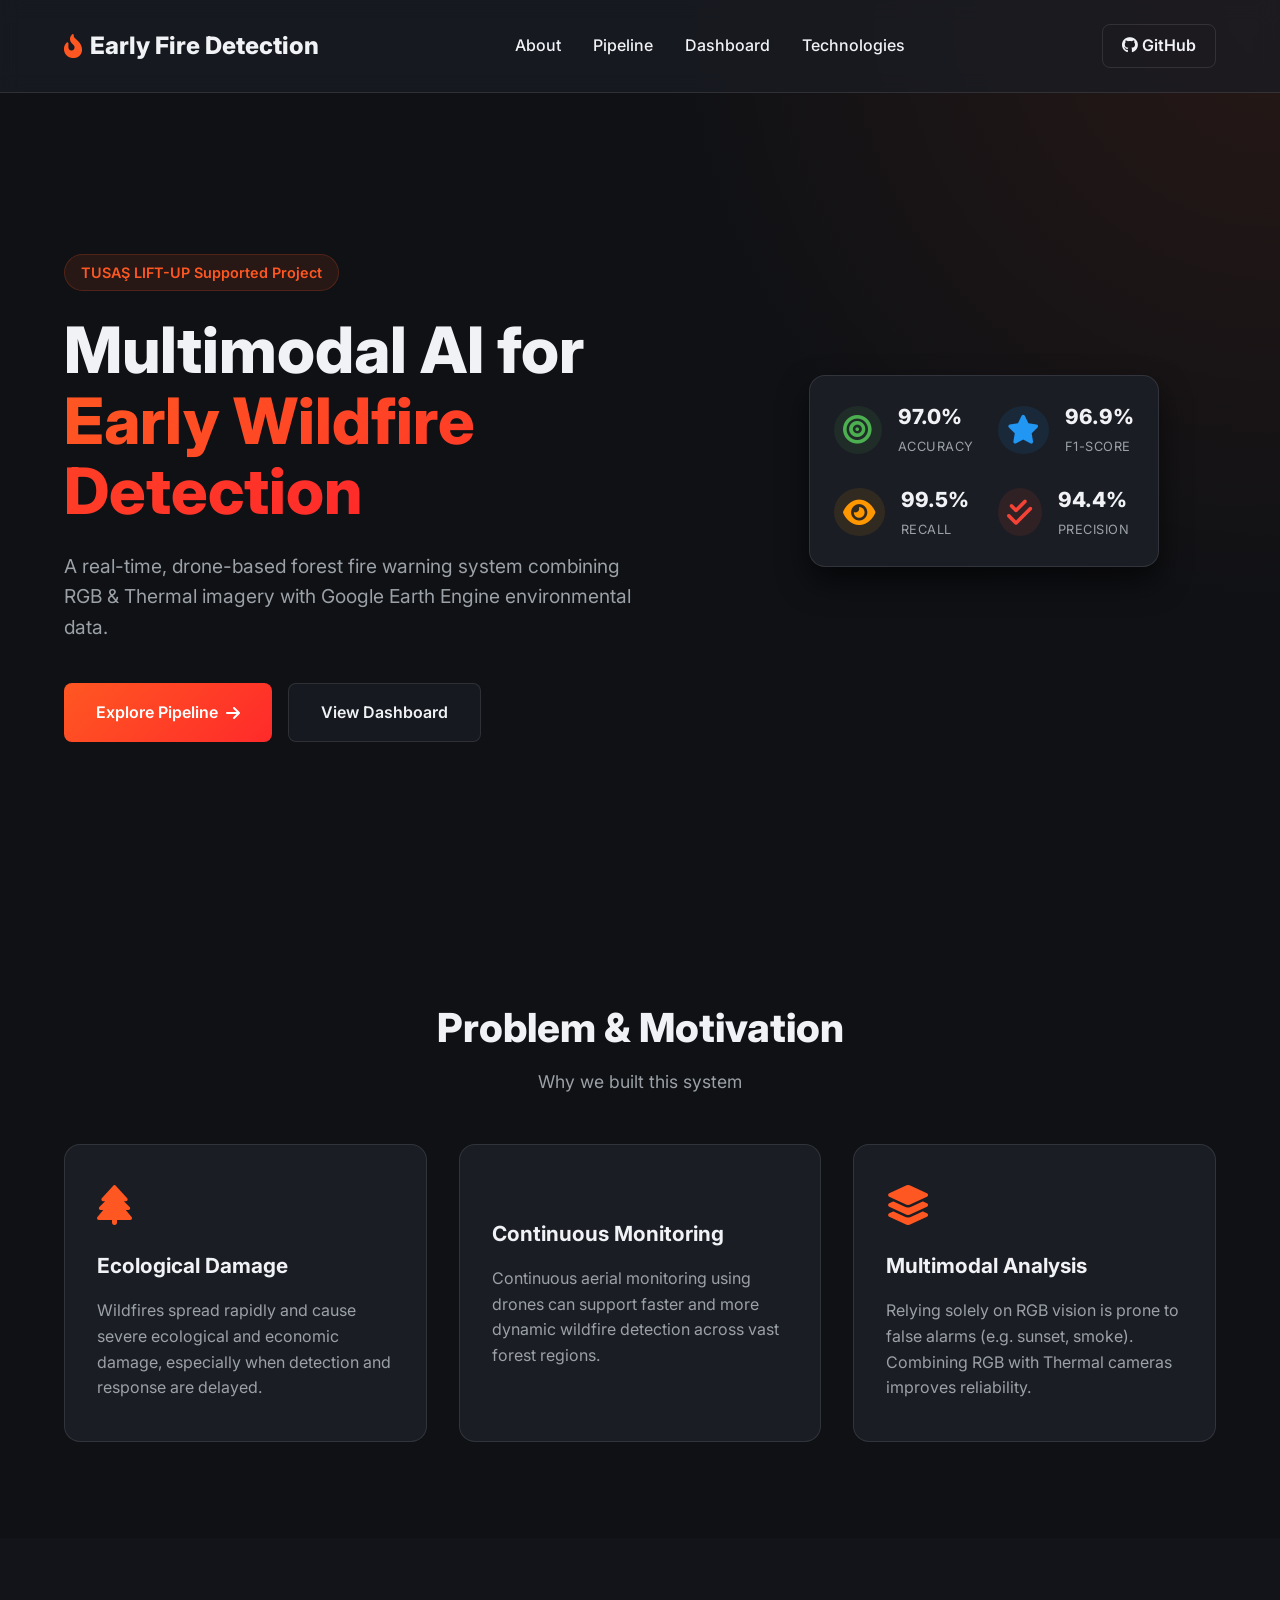
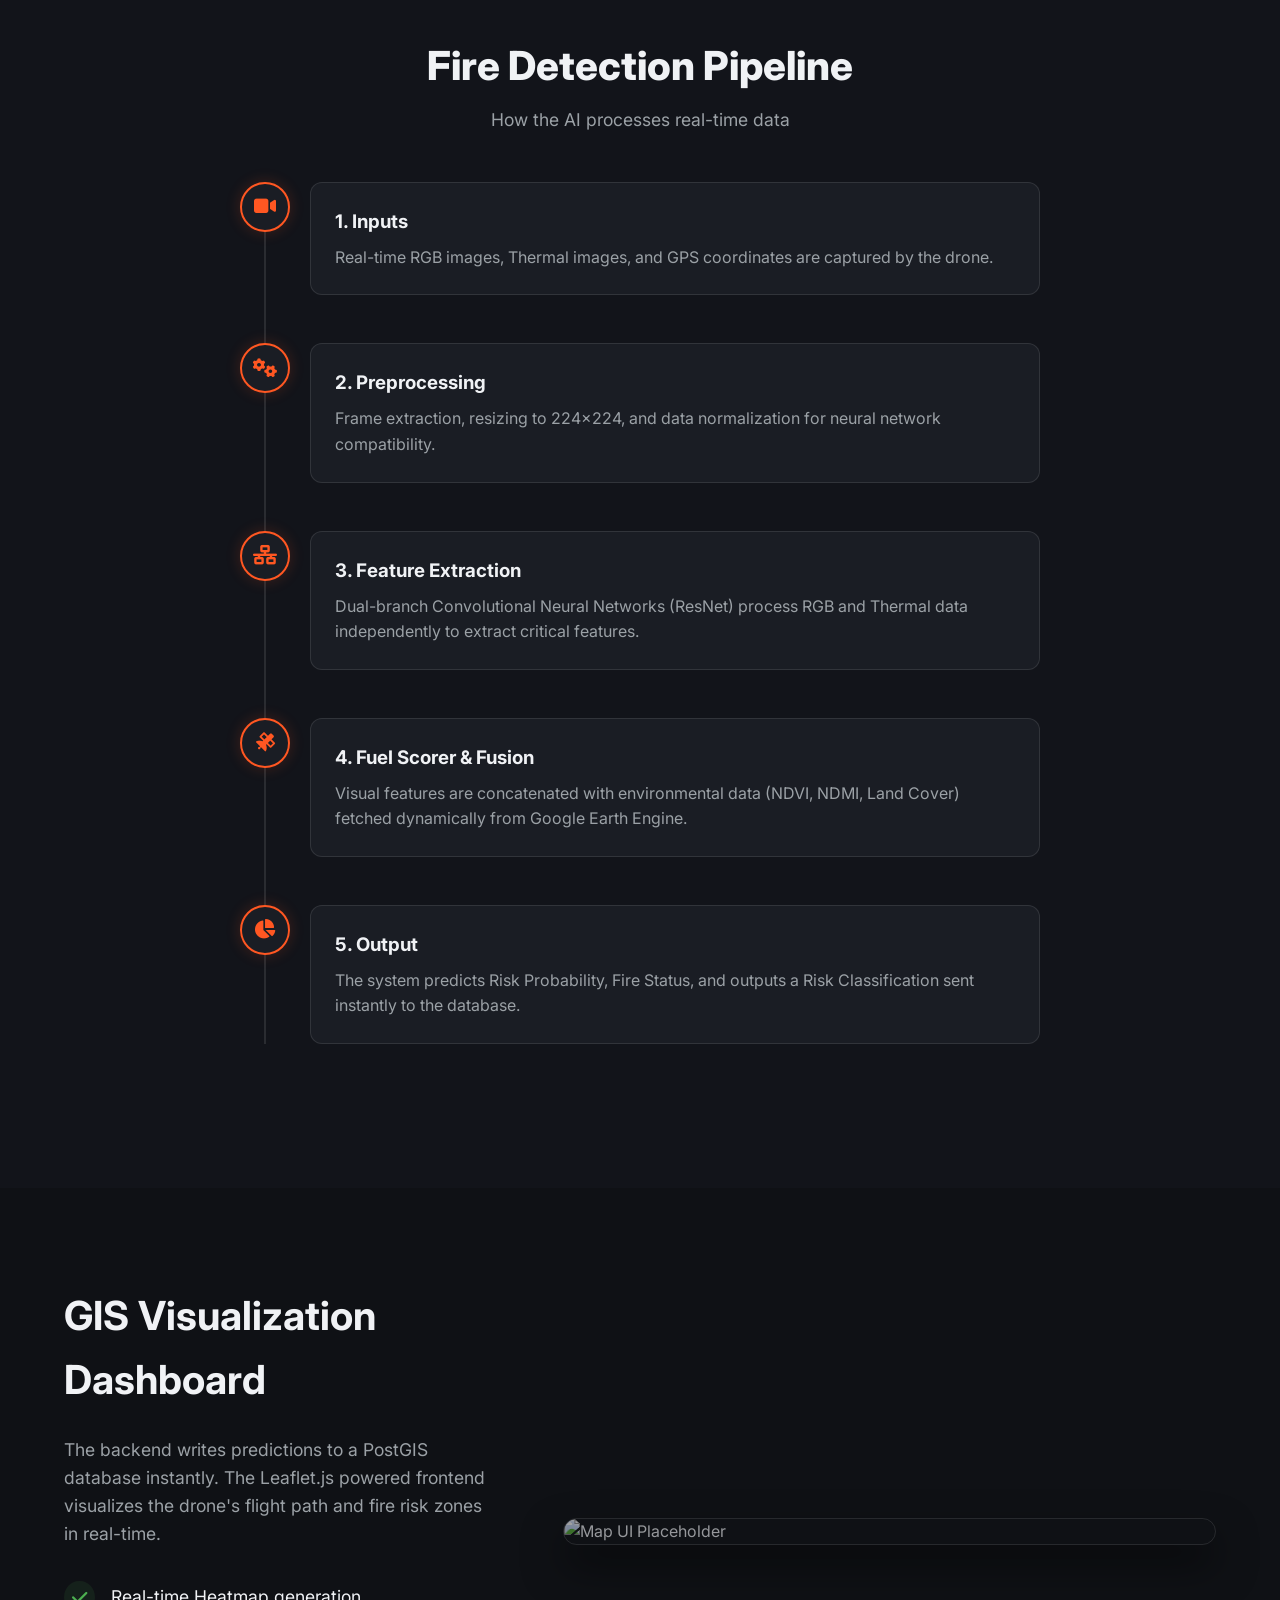
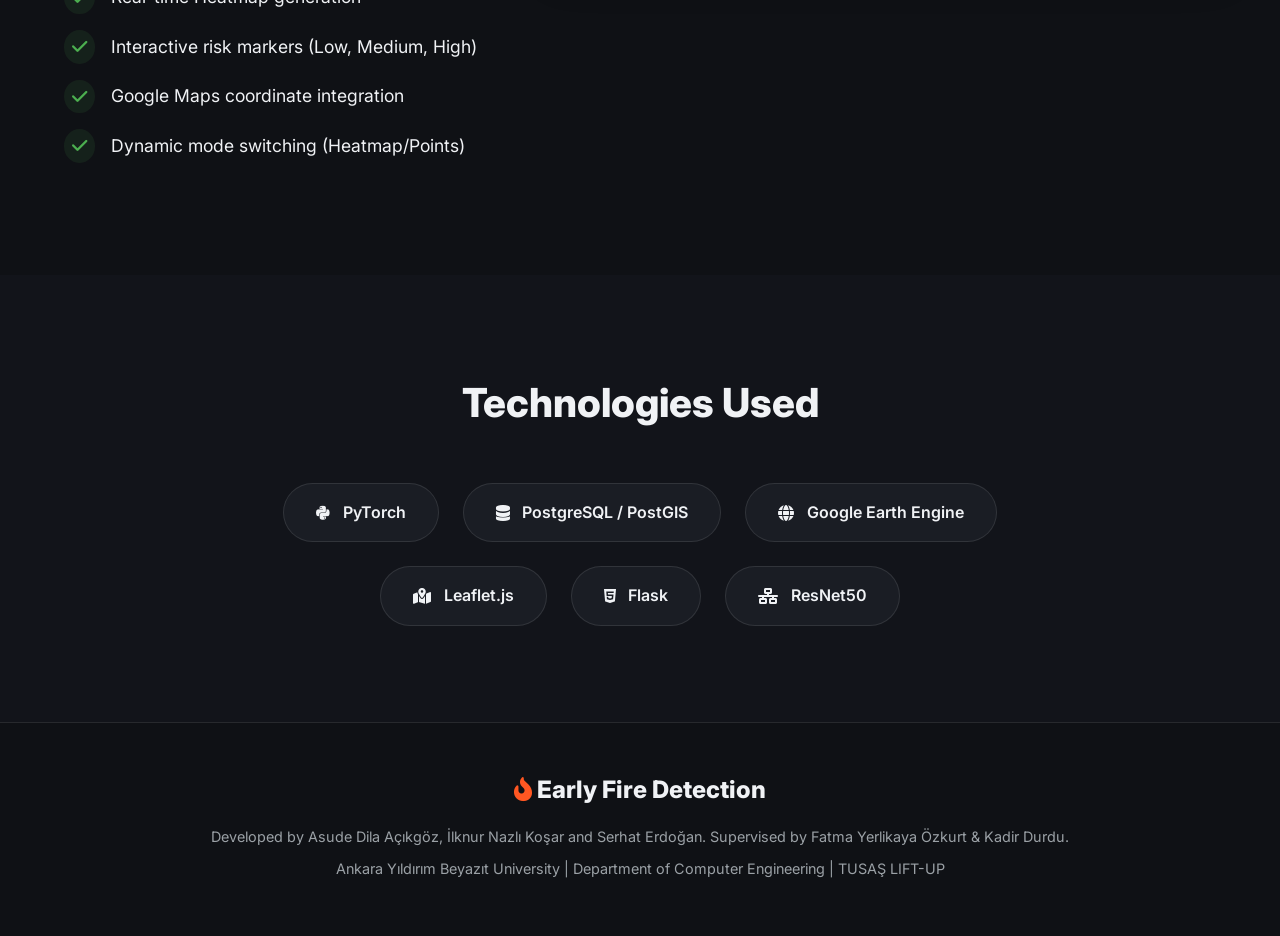
==== project-showcase/index.html @ ea6507b8 "Add files via upload" ====
<!DOCTYPE html>
<html lang="en">

<head>
    <meta charset="UTF-8">
    <meta name="viewport" content="width=device-width, initial-scale=1.0">
    <title>Early Fire Detection | Multimodal Wildfire Detection</title>
    <meta name="description"
        content="Development of an AI-based system for early forest fire warning and rapid response using thermal imaging and mapping.">
    <link rel="stylesheet" href="styles.css">
    <!-- Google Fonts -->
    <link rel="preconnect" href="https://fonts.googleapis.com">
    <link rel="preconnect" href="https://fonts.gstatic.com" crossorigin>
    <link href="https://fonts.googleapis.com/css2?family=Inter:wght@300;400;500;600;700;800&display=swap"
        rel="stylesheet">
    <!-- Font Awesome Icons -->
    <link rel="stylesheet" href="https://cdnjs.cloudflare.com/ajax/libs/font-awesome/6.4.0/css/all.min.css">
</head>

<body>
    <!-- Navbar -->
    <nav class="navbar">
        <div class="logo">
            <i class="fa-solid fa-fire-flame-curved"></i> Early Fire Detection
        </div>
        <ul class="nav-links">
            <li><a href="#about">About</a></li>
            <li><a href="#pipeline">Pipeline</a></li>
            <li><a href="#dashboard">Dashboard</a></li>
            <li><a href="#tech">Technologies</a></li>
        </ul>
        <a href="https://github.com/SerhatErdogann" target="_blank" class="btn-github"><i
                class="fa-brands fa-github"></i> GitHub</a>
    </nav>

    <!-- Hero Section -->
    <section class="hero" id="home">
        <div class="hero-content">
            <div class="badge">TUSAŞ LIFT-UP Supported Project</div>
            <h1>Multimodal AI for <span class="highlight">Early Wildfire Detection</span></h1>
            <p>A real-time, drone-based forest fire warning system combining RGB & Thermal imagery with Google Earth
                Engine environmental data.</p>
            <div class="hero-buttons">
                <a href="#pipeline" class="btn-primary">Explore Pipeline <i class="fa-solid fa-arrow-right"></i></a>
                <a href="#dashboard" class="btn-secondary">View Dashboard</a>
            </div>
        </div>
        <div class="hero-image">
            <div class="glass-card">
                <img src="https://images.unsplash.com/photo-1595981267035-7b04d84832e0?auto=format&fit=crop&q=80&w=800"
                    alt="Drone in forest" class="floating-img">

                <!-- Expanded Metrics Panel -->
                <div class="metrics-panel">
                    <div class="metric-item">
                        <i class="fa-solid fa-bullseye"></i>
                        <div>
                            <span class="stat-num">97.0%</span>
                            <span class="stat-text">Accuracy</span>
                        </div>
                    </div>
                    <div class="metric-item">
                        <i class="fa-solid fa-star"></i>
                        <div>
                            <span class="stat-num">96.9%</span>
                            <span class="stat-text">F1-Score</span>
                        </div>
                    </div>
                    <div class="metric-item">
                        <i class="fa-solid fa-eye"></i>
                        <div>
                            <span class="stat-num">99.5%</span>
                            <span class="stat-text">Recall</span>
                        </div>
                    </div>
                    <div class="metric-item">
                        <i class="fa-solid fa-check-double"></i>
                        <div>
                            <span class="stat-num">94.4%</span>
                            <span class="stat-text">Precision</span>
                        </div>
                    </div>
                </div>

            </div>
        </div>
    </section>

    <!-- Problem & Motivation -->
    <section class="about" id="about">
        <div class="section-header">
            <h2>Problem & Motivation</h2>
            <p>Why we built this system</p>
        </div>
        <div class="about-grid">
            <div class="about-card">
                <i class="fa-solid fa-tree"></i>
                <h3>Ecological Damage</h3>
                <p>Wildfires spread rapidly and cause severe ecological and economic damage, especially when detection
                    and response are delayed.</p>
            </div>
            <div class="about-card">
                <i class="fa-solid fa-drone"></i>
                <h3>Continuous Monitoring</h3>
                <p>Continuous aerial monitoring using drones can support faster and more dynamic wildfire detection
                    across vast forest regions.</p>
            </div>
            <div class="about-card">
                <i class="fa-solid fa-layer-group"></i>
                <h3>Multimodal Analysis</h3>
                <p>Relying solely on RGB vision is prone to false alarms (e.g. sunset, smoke). Combining RGB with
                    Thermal cameras improves reliability.</p>
            </div>

        </div>
    </section>

    <!-- Pipeline Section -->
    <section class="pipeline" id="pipeline">
        <div class="section-header">
            <h2>Fire Detection Pipeline</h2>
            <p>How the AI processes real-time data</p>
        </div>

        <div class="timeline">
            <div class="timeline-item">
                <div class="timeline-icon"><i class="fa-solid fa-video"></i></div>
                <div class="timeline-content">
                    <h3>1. Inputs</h3>
                    <p>Real-time RGB images, Thermal images, and GPS coordinates are captured by the drone.</p>
                </div>
            </div>
            <div class="timeline-item">
                <div class="timeline-icon"><i class="fa-solid fa-cogs"></i></div>
                <div class="timeline-content">
                    <h3>2. Preprocessing</h3>
                    <p>Frame extraction, resizing to 224x224, and data normalization for neural network compatibility.
                    </p>
                </div>
            </div>
            <div class="timeline-item">
                <div class="timeline-icon"><i class="fa-solid fa-network-wired"></i></div>
                <div class="timeline-content">
                    <h3>3. Feature Extraction</h3>
                    <p>Dual-branch Convolutional Neural Networks (ResNet) process RGB and Thermal data independently to
                        extract critical features.</p>
                </div>
            </div>
            <div class="timeline-item">
                <div class="timeline-icon"><i class="fa-solid fa-satellite"></i></div>
                <div class="timeline-content">
                    <h3>4. Fuel Scorer & Fusion</h3>
                    <p>Visual features are concatenated with environmental data (NDVI, NDMI, Land Cover) fetched
                        dynamically from Google Earth Engine.</p>
                </div>
            </div>
            <div class="timeline-item">
                <div class="timeline-icon"><i class="fa-solid fa-chart-pie"></i></div>
                <div class="timeline-content">
                    <h3>5. Output</h3>
                    <p>The system predicts Risk Probability, Fire Status, and outputs a Risk Classification sent
                        instantly to the database.</p>
                </div>
            </div>
        </div>
    </section>

    <!-- Dashboard Showcase -->
    <section class="dashboard" id="dashboard">
        <div class="dashboard-content">
            <h2>GIS Visualization Dashboard</h2>
            <p>The backend writes predictions to a PostGIS database instantly. The Leaflet.js powered frontend
                visualizes the drone's flight path and fire risk zones in real-time.</p>
            <ul class="feature-list">
                <li><i class="fa-solid fa-check"></i> Real-time Heatmap generation</li>
                <li><i class="fa-solid fa-check"></i> Interactive risk markers (Low, Medium, High)</li>
                <li><i class="fa-solid fa-check"></i> Google Maps coordinate integration</li>
                <li><i class="fa-solid fa-check"></i> Dynamic mode switching (Heatmap/Points)</li>
            </ul>
        </div>
        <div class="dashboard-image">
            <!-- NOT: BURAYA KENDİ DASHBOARD EKRAN GÖRÜNTÜNÜ KOYABİLİRSİN -->
            <div class="placeholder-image">
                <img src="C:\Users\SERHAT\Desktop\Projeler\bitirme_proje\project-showcase\image.png"
                    alt="Map UI Placeholder">
            </div>
        </div>
    </section>

    <!-- Tech Stack -->
    <section class="tech-stack" id="tech">
        <div class="section-header">
            <h2>Technologies Used</h2>
        </div>
        <div class="tech-grid">
            <div class="tech-item"><i class="fa-brands fa-python"></i> PyTorch</div>
            <div class="tech-item"><i class="fa-solid fa-database"></i> PostgreSQL / PostGIS</div>
            <div class="tech-item"><i class="fa-solid fa-globe"></i> Google Earth Engine</div>
            <div class="tech-item"><i class="fa-solid fa-map-location-dot"></i> Leaflet.js</div>
            <div class="tech-item"><i class="fa-brands fa-html5"></i> Flask</div>
            <div class="tech-item"><i class="fa-solid fa-network-wired"></i> ResNet50</div>
        </div>
    </section>

    <!-- Footer -->
    <footer>
        <div class="footer-content">
            <div class="footer-logo"><i class="fa-solid fa-fire-flame-curved"></i> Early Fire Detection</div>
            <p>Developed by Asude Dila Açıkgöz, İlknur Nazlı Koşar and Serhat Erdoğan. Supervised by Fatma Yerlikaya
                Özkurt & Kadir Durdu.</p>
            <p>Ankara Yıldırım Beyazıt University | Department of Computer Engineering | TUSAŞ LIFT-UP</p>
        </div>
    </footer>

    <script src="script.js"></script>
</body>

</html>
---- project-showcase/styles.css ----
/* Basic Reset & Variables */
:root {
    --bg-color: #0f1115;
    --card-bg: #1a1d24;
    --text-main: #f0f2f5;
    --text-muted: #9ba1a6;
    --accent-orange: #ff5722;
    --accent-red: #ff2a2a;
    --gradient-fire: linear-gradient(135deg, #ff5722, #ff2a2a);
    --glass-bg: rgba(26, 29, 36, 0.7);
    --glass-border: rgba(255, 255, 255, 0.1);
}

* {
    margin: 0;
    padding: 0;
    box-sizing: border-box;
}

html {
    scroll-behavior: smooth;
}

body {
    font-family: 'Inter', sans-serif;
    background-color: var(--bg-color);
    color: var(--text-main);
    line-height: 1.6;
    overflow-x: hidden;
}

/* Navbar */
.navbar {
    position: fixed;
    top: 0;
    width: 100%;
    padding: 1.5rem 5%;
    display: flex;
    justify-content: space-between;
    align-items: center;
    background: var(--glass-bg);
    backdrop-filter: blur(10px);
    border-bottom: 1px solid var(--glass-border);
    z-index: 1000;
    transition: all 0.3s ease;
}

.navbar .logo {
    font-size: 1.5rem;
    font-weight: 800;
    color: var(--text-main);
    display: flex;
    align-items: center;
    gap: 0.5rem;
}

.navbar .logo i {
    color: var(--accent-orange);
}

.nav-links {
    display: flex;
    list-style: none;
    gap: 2rem;
}

.nav-links a {
    color: var(--text-main);
    text-decoration: none;
    font-weight: 500;
    transition: color 0.3s;
}

.nav-links a:hover {
    color: var(--accent-orange);
}

.btn-github {
    background: transparent;
    color: var(--text-main);
    border: 1px solid var(--glass-border);
    padding: 0.5rem 1.2rem;
    border-radius: 8px;
    text-decoration: none;
    font-weight: 600;
    transition: all 0.3s;
}

.btn-github:hover {
    background: white;
    color: black;
}

/* Typography & Layout Utility */
.section-header {
    text-align: center;
    margin-bottom: 3rem;
}

.section-header h2 {
    font-size: 2.5rem;
    font-weight: 800;
    margin-bottom: 0.5rem;
}

.section-header p {
    color: var(--text-muted);
    font-size: 1.1rem;
}

/* Hero Section */
.hero {
    min-height: 100vh;
    display: flex;
    align-items: center;
    justify-content: space-between;
    padding: 6rem 5% 0;
    background: radial-gradient(circle at top right, rgba(255, 87, 34, 0.1), transparent 40%);
}

.hero-content {
    flex: 1;
    max-width: 600px;
}

.badge {
    display: inline-block;
    padding: 0.4rem 1rem;
    background: rgba(255, 87, 34, 0.1);
    color: var(--accent-orange);
    border-radius: 20px;
    font-size: 0.9rem;
    font-weight: 600;
    margin-bottom: 1.5rem;
    border: 1px solid rgba(255, 87, 34, 0.2);
}

.hero h1 {
    font-size: 4rem;
    line-height: 1.1;
    font-weight: 800;
    margin-bottom: 1.5rem;
}

.highlight {
    background: var(--gradient-fire);
    -webkit-background-clip: text;
    -webkit-text-fill-color: transparent;
}

.hero p {
    font-size: 1.2rem;
    color: var(--text-muted);
    margin-bottom: 2.5rem;
}

.hero-buttons {
    display: flex;
    gap: 1rem;
}

.btn-primary {
    background: var(--gradient-fire);
    color: white;
    padding: 1rem 2rem;
    border-radius: 8px;
    text-decoration: none;
    font-weight: 600;
    transition: transform 0.3s, box-shadow 0.3s;
    display: flex;
    align-items: center;
    gap: 0.5rem;
}

.btn-primary:hover {
    transform: translateY(-2px);
    box-shadow: 0 10px 20px rgba(255, 87, 34, 0.3);
}

.btn-secondary {
    background: var(--glass-bg);
    color: var(--text-main);
    padding: 1rem 2rem;
    border-radius: 8px;
    text-decoration: none;
    font-weight: 600;
    border: 1px solid var(--glass-border);
    transition: all 0.3s;
}

.btn-secondary:hover {
    background: rgba(255, 255, 255, 0.1);
}

.hero-image {
    flex: 1;
    display: flex;
    justify-content: center;
    position: relative;
}

.glass-card {
    background: var(--glass-bg);
    border: 1px solid var(--glass-border);
    border-radius: 20px;
    padding: 1rem;
    backdrop-filter: blur(20px);
    position: relative;
    box-shadow: 0 20px 40px rgba(0,0,0,0.4);
    animation: float 6s ease-in-out infinite;
}

.floating-img {
    border-radius: 12px;
    max-width: 400px;
    height: auto;
}

.metrics-panel {
    position: absolute;
    bottom: -40px;
    left: -40px;
    background: var(--card-bg);
    border: 1px solid var(--glass-border);
    padding: 1.5rem;
    border-radius: 16px;
    display: grid;
    grid-template-columns: 1fr 1fr;
    gap: 1.5rem;
    box-shadow: 0 15px 30px rgba(0,0,0,0.6);
    backdrop-filter: blur(10px);
}

.metric-item {
    display: flex;
    align-items: center;
    gap: 1rem;
}

.metric-item i {
    color: #4caf50;
    font-size: 1.8rem;
    background: rgba(76, 175, 80, 0.1);
    padding: 0.6rem;
    border-radius: 50%;
}

.metric-item:nth-child(2) i { color: #2196F3; background: rgba(33, 150, 243, 0.1); }
.metric-item:nth-child(3) i { color: #ff9800; background: rgba(255, 152, 0, 0.1); }
.metric-item:nth-child(4) i { color: #f44336; background: rgba(244, 67, 54, 0.1); }

.stat-num {
    display: block;
    font-weight: 800;
    font-size: 1.3rem;
    color: var(--text-main);
}

.stat-text {
    font-size: 0.8rem;
    color: var(--text-muted);
    text-transform: uppercase;
    letter-spacing: 0.5px;
}

@keyframes float {
    0% { transform: translateY(0px); }
    50% { transform: translateY(-15px); }
    100% { transform: translateY(0px); }
}

/* Problem Section */
.about {
    padding: 6rem 5%;
}

.about-grid {
    display: grid;
    grid-template-columns: repeat(auto-fit, minmax(300px, 1fr));
    gap: 2rem;
}

.about-card {
    background: var(--card-bg);
    padding: 2.5rem 2rem;
    border-radius: 16px;
    border: 1px solid var(--glass-border);
    transition: transform 0.3s, border-color 0.3s;
}

.about-card:hover {
    transform: translateY(-5px);
    border-color: var(--accent-orange);
}

.about-card i {
    font-size: 2.5rem;
    color: var(--accent-orange);
    margin-bottom: 1.5rem;
}

.about-card h3 {
    font-size: 1.3rem;
    margin-bottom: 1rem;
}

.about-card p {
    color: var(--text-muted);
}

/* Pipeline Timeline */
.pipeline {
    padding: 6rem 5%;
    background: #12141a;
}

.timeline {
    max-width: 800px;
    margin: 0 auto;
    position: relative;
}

.timeline::before {
    content: '';
    position: absolute;
    top: 0;
    left: 24px;
    height: 100%;
    width: 2px;
    background: var(--glass-border);
}

.timeline-item {
    position: relative;
    padding-left: 70px;
    margin-bottom: 3rem;
}

.timeline-icon {
    position: absolute;
    left: 0;
    top: 0;
    width: 50px;
    height: 50px;
    background: var(--card-bg);
    border: 2px solid var(--accent-orange);
    border-radius: 50%;
    display: flex;
    align-items: center;
    justify-content: center;
    font-size: 1.2rem;
    color: var(--accent-orange);
    box-shadow: 0 0 15px rgba(255, 87, 34, 0.2);
}

.timeline-content {
    background: var(--card-bg);
    padding: 1.5rem;
    border-radius: 12px;
    border: 1px solid var(--glass-border);
}

.timeline-content h3 {
    margin-bottom: 0.5rem;
    color: var(--text-main);
}

.timeline-content p {
    color: var(--text-muted);
}

/* Dashboard Section */
.dashboard {
    padding: 6rem 5%;
    display: flex;
    align-items: center;
    gap: 4rem;
}

.dashboard-content {
    flex: 1;
}

.dashboard-content h2 {
    font-size: 2.5rem;
    margin-bottom: 1.5rem;
}

.dashboard-content p {
    color: var(--text-muted);
    font-size: 1.1rem;
    margin-bottom: 2rem;
}

.feature-list {
    list-style: none;
}

.feature-list li {
    margin-bottom: 1rem;
    font-size: 1.1rem;
    display: flex;
    align-items: center;
    gap: 1rem;
}

.feature-list i {
    color: #4caf50;
    background: rgba(76, 175, 80, 0.1);
    padding: 0.5rem;
    border-radius: 50%;
}

.dashboard-image {
    flex: 1.5;
}

.placeholder-image {
    position: relative;
    border-radius: 16px;
    overflow: hidden;
    border: 1px solid var(--glass-border);
    box-shadow: 0 20px 40px rgba(0,0,0,0.5);
}

.placeholder-image img {
    width: 100%;
    display: block;
    opacity: 0.6;
}

.overlay-text {
    position: absolute;
    top: 50%;
    left: 50%;
    transform: translate(-50%, -50%);
    background: var(--glass-bg);
    padding: 1rem 2rem;
    border-radius: 8px;
    font-weight: 600;
    border: 1px solid var(--accent-orange);
    color: var(--accent-orange);
}

/* Tech Stack */
.tech-stack {
    padding: 6rem 5%;
    background: #12141a;
}

.tech-grid {
    display: flex;
    flex-wrap: wrap;
    justify-content: center;
    gap: 1.5rem;
    max-width: 900px;
    margin: 0 auto;
}

.tech-item {
    background: var(--card-bg);
    padding: 1rem 2rem;
    border-radius: 50px;
    border: 1px solid var(--glass-border);
    font-weight: 600;
    display: flex;
    align-items: center;
    gap: 0.8rem;
    transition: all 0.3s;
}

.tech-item:hover {
    background: rgba(255, 255, 255, 0.05);
    border-color: var(--text-muted);
}

/* Footer */
footer {
    padding: 3rem 5%;
    text-align: center;
    border-top: 1px solid var(--glass-border);
    background: var(--bg-color);
}

.footer-logo {
    font-size: 1.5rem;
    font-weight: 800;
    color: var(--text-main);
    margin-bottom: 1rem;
}

.footer-logo i {
    color: var(--accent-orange);
}

footer p {
    color: var(--text-muted);
    font-size: 0.9rem;
    margin-bottom: 0.5rem;
}

/* Responsive Design */
@media (max-width: 900px) {
    .hero {
        flex-direction: column;
        text-align: center;
        padding-top: 8rem;
    }
    .hero-buttons {
        justify-content: center;
    }
    .dashboard {
        flex-direction: column;
    }
    .nav-links {
        display: none; /* simple mobile nav override */
    }
}
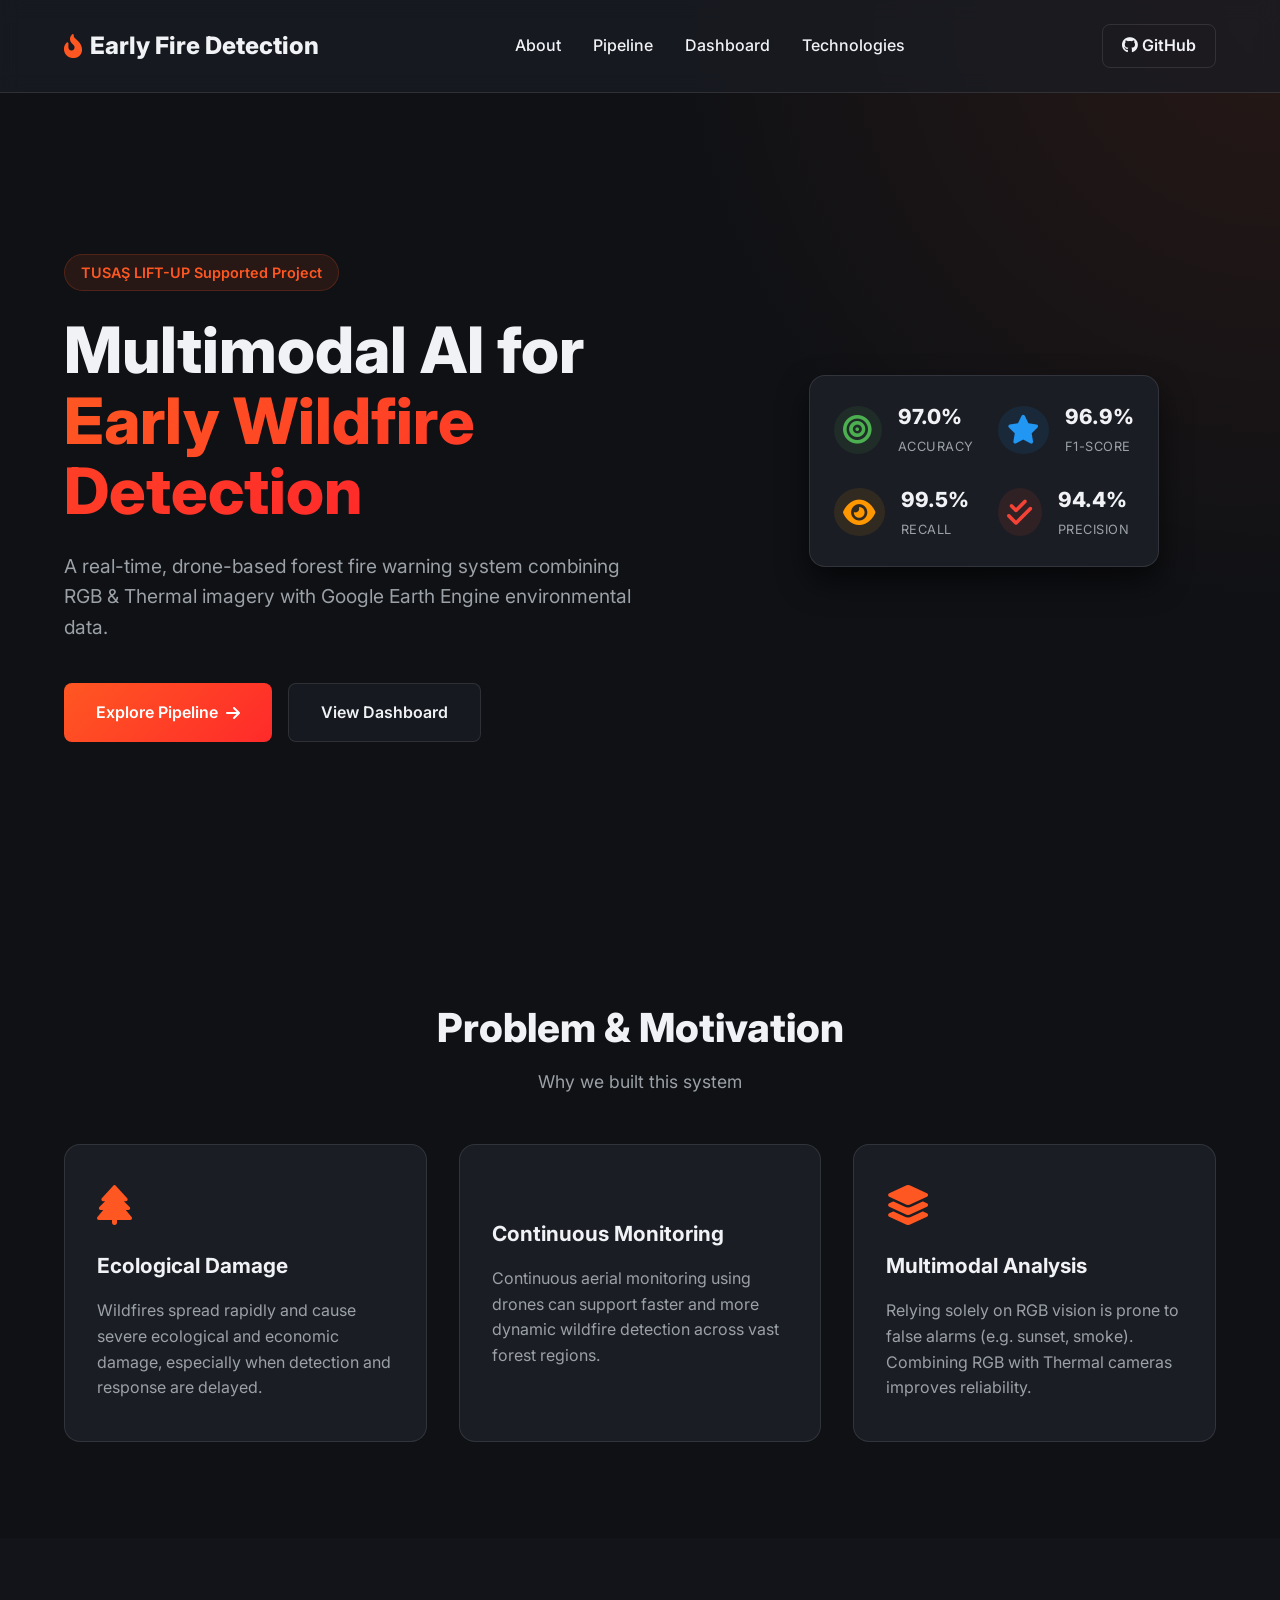
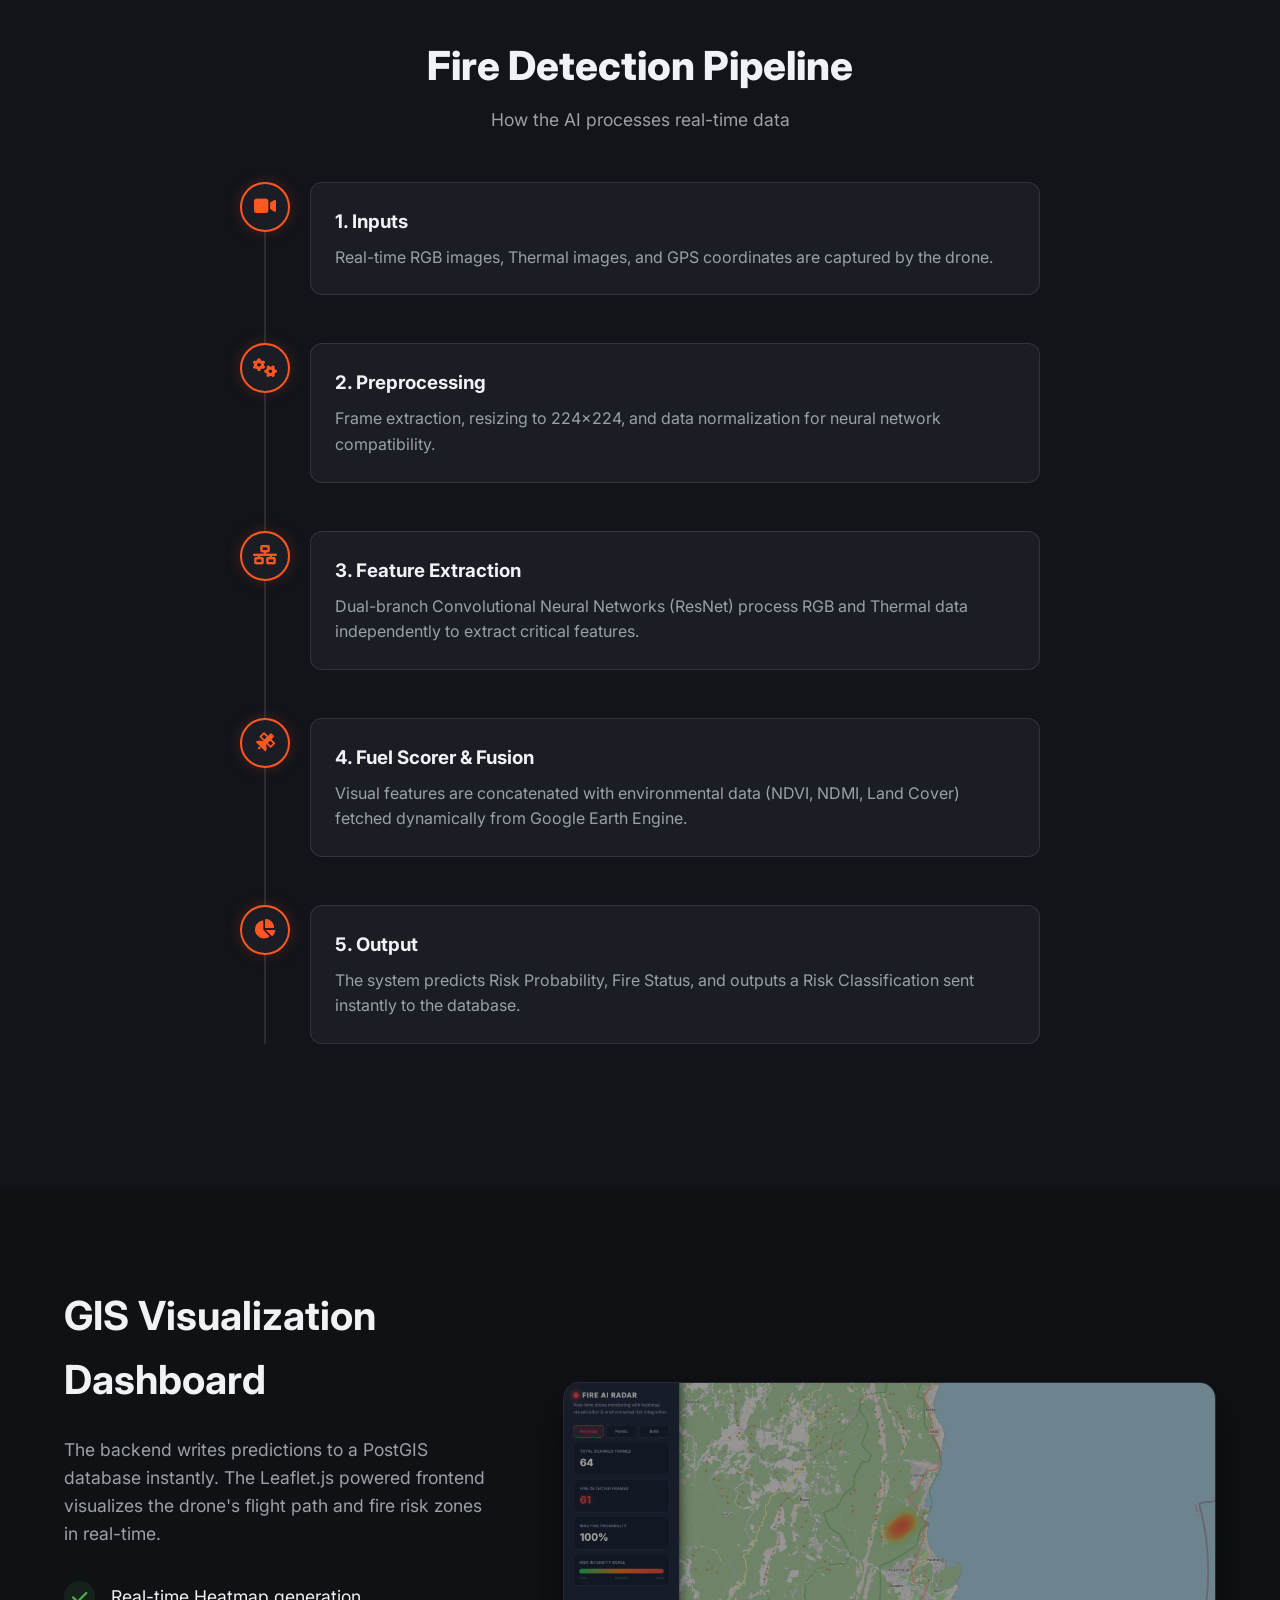
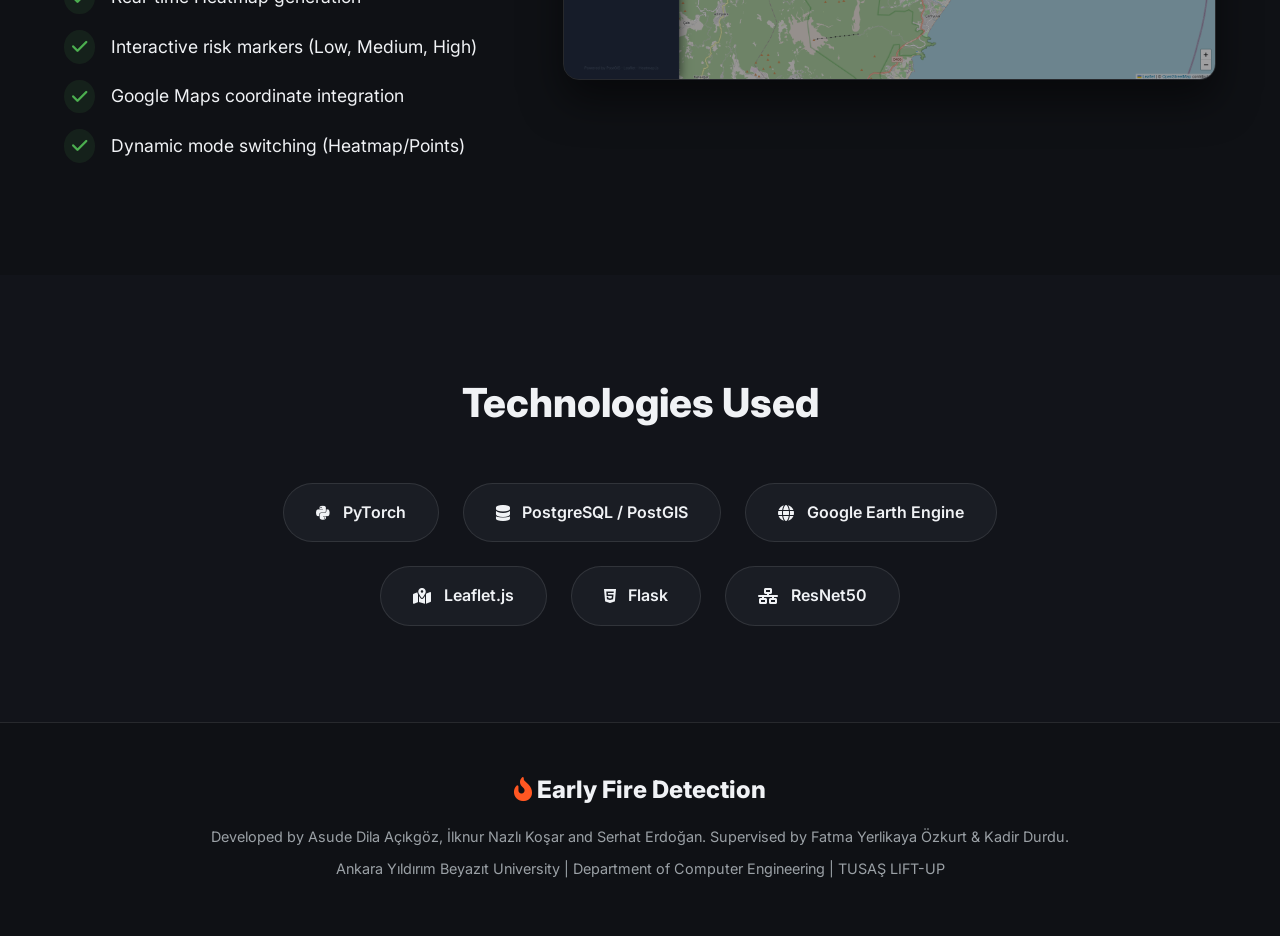
==== commit 58034e2b: "Proje tanıtımı arayüz güncellemesi" ====
--- a/project-showcase/index.html
+++ b/project-showcase/index.html
@@ -181,8 +181,7 @@
         <div class="dashboard-image">
             <!-- NOT: BURAYA KENDİ DASHBOARD EKRAN GÖRÜNTÜNÜ KOYABİLİRSİN -->
             <div class="placeholder-image">
-                <img src="C:\Users\SERHAT\Desktop\Projeler\bitirme_proje\project-showcase\image.png"
-                    alt="Map UI Placeholder">
+                <img src="image.png" alt="Map UI Placeholder">
             </div>
         </div>
     </section>
@@ -215,4 +214,4 @@
     <script src="script.js"></script>
 </body>
 
-</html>+</html>
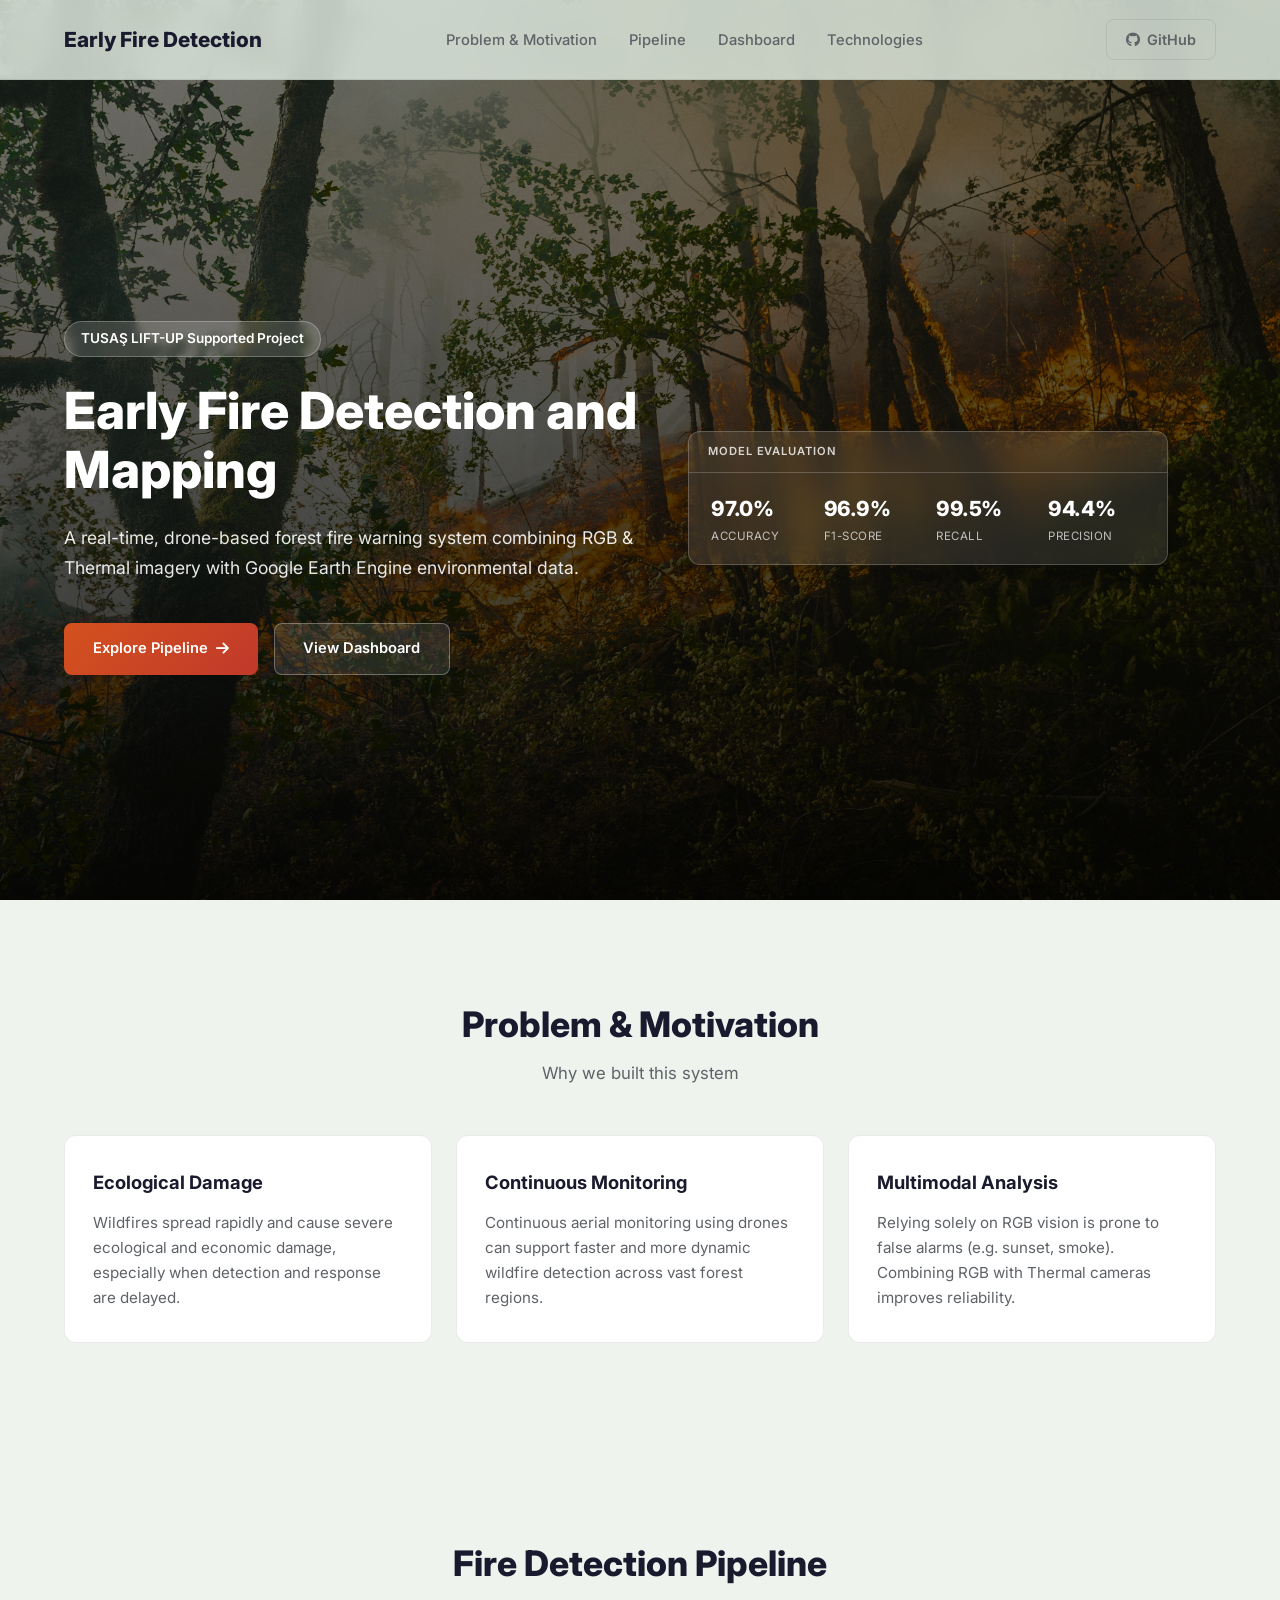
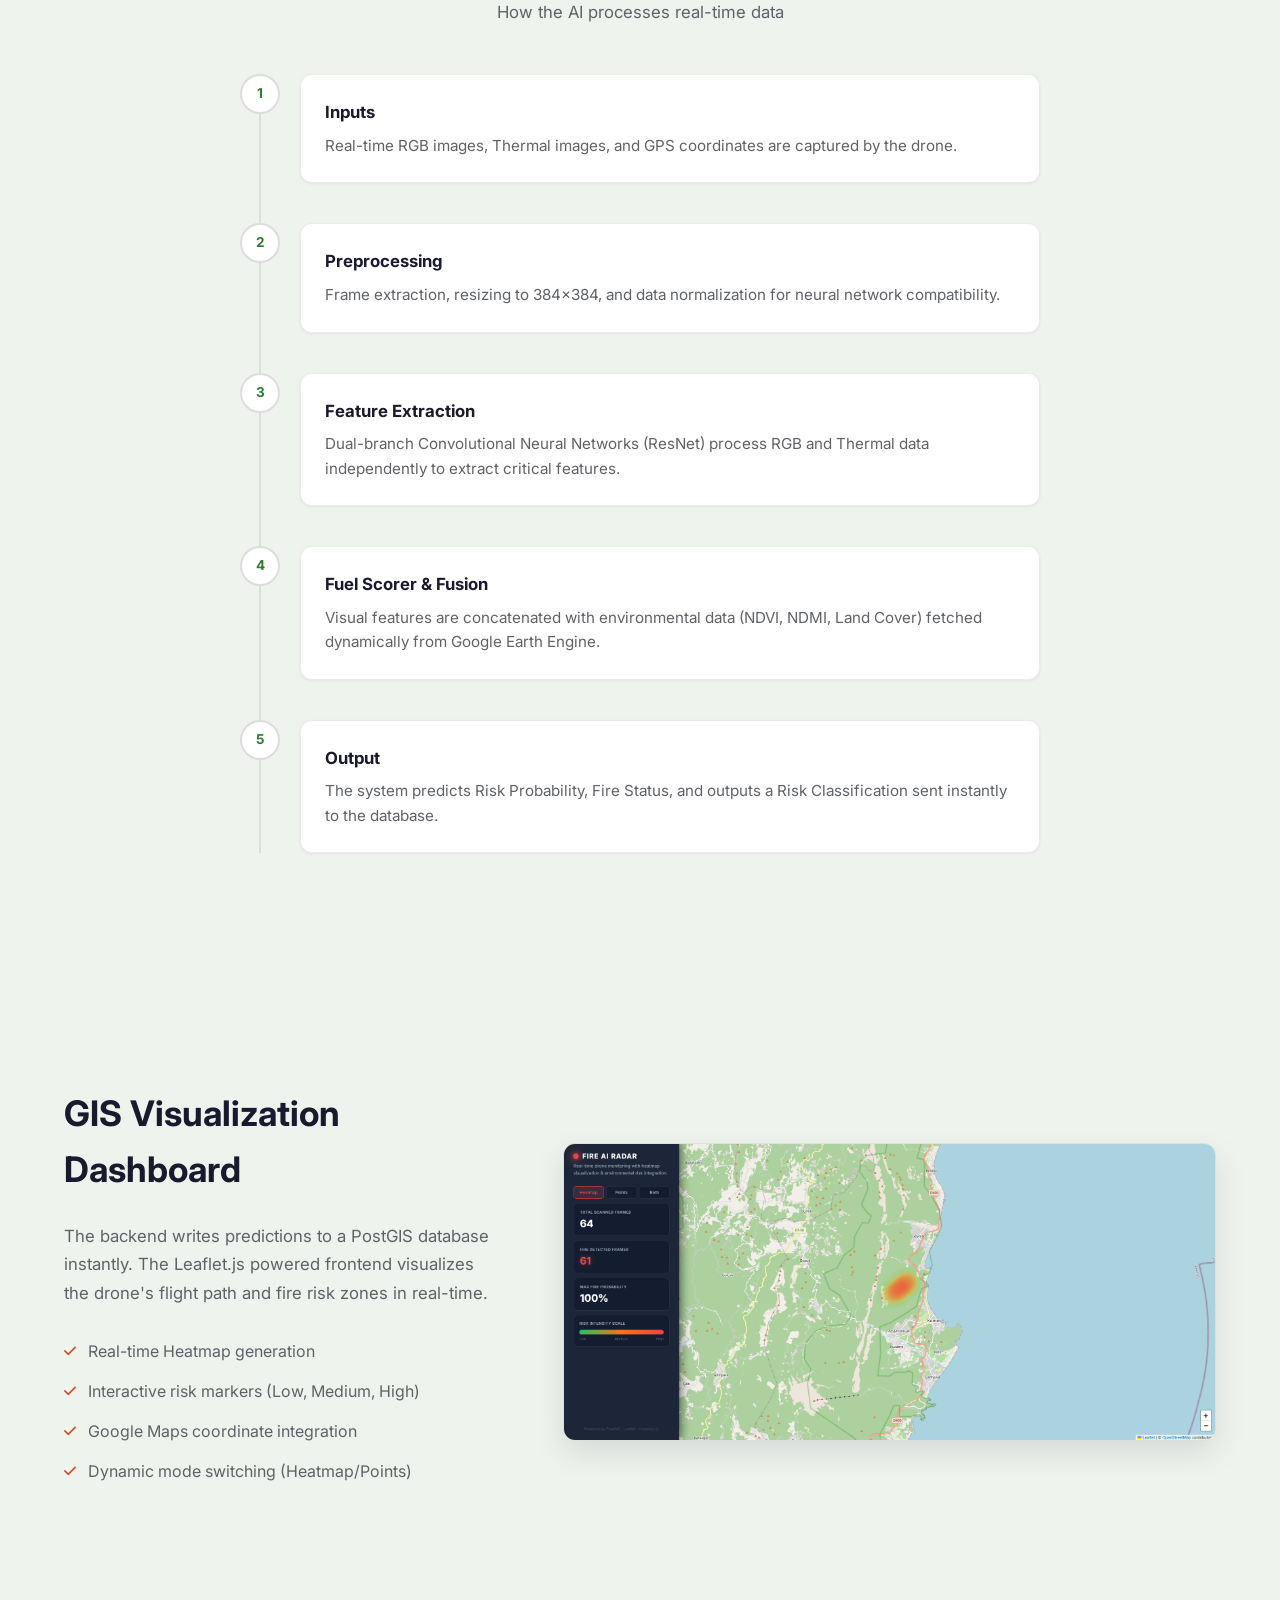
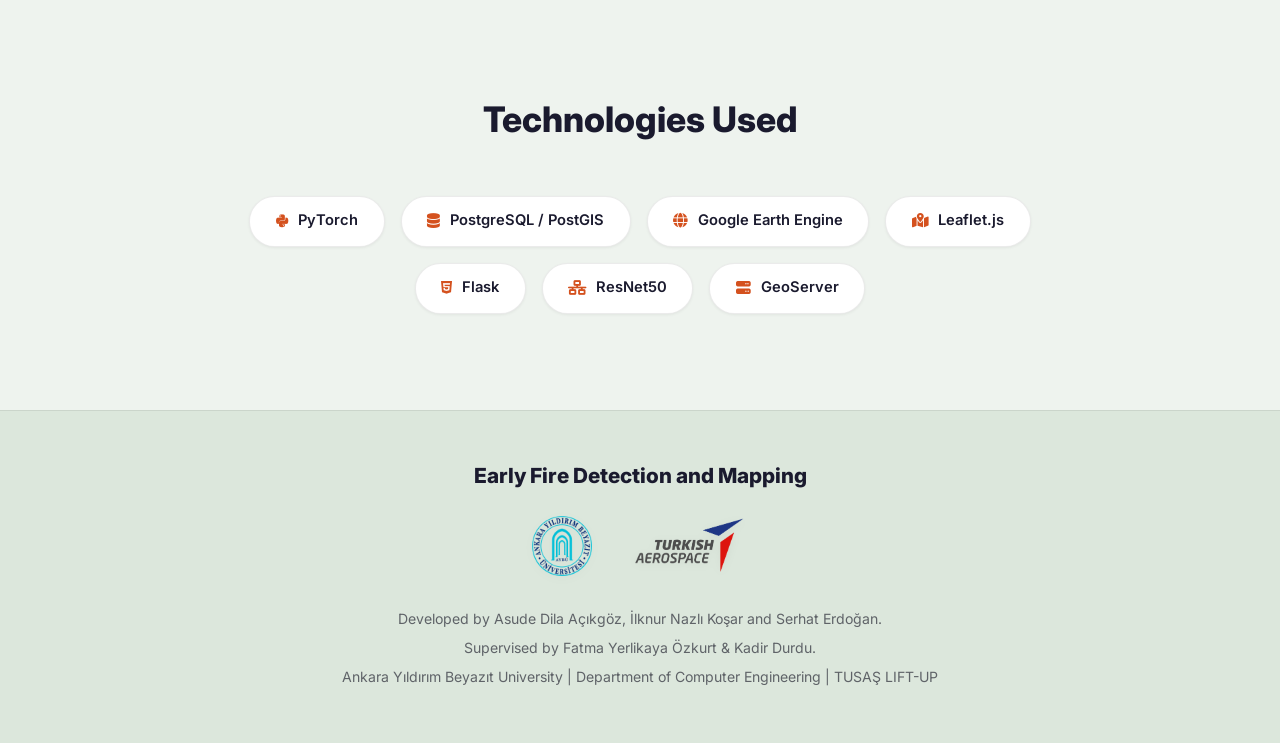
==== commit 774e68c6: "Update project showcase UI design, add sponsor logos and background" ====
--- a/project-showcase/index.html
+++ b/project-showcase/index.html
@@ -21,23 +21,23 @@
     <!-- Navbar -->
     <nav class="navbar">
         <div class="logo">
-            <i class="fa-solid fa-fire-flame-curved"></i> Early Fire Detection
+            Early Fire Detection
         </div>
         <ul class="nav-links">
-            <li><a href="#about">About</a></li>
+            <li><a href="#about">Problem & Motivation</a></li>
             <li><a href="#pipeline">Pipeline</a></li>
             <li><a href="#dashboard">Dashboard</a></li>
             <li><a href="#tech">Technologies</a></li>
         </ul>
-        <a href="https://github.com/SerhatErdogann" target="_blank" class="btn-github"><i
-                class="fa-brands fa-github"></i> GitHub</a>
+        <a href="https://github.com/SerhatErdogann/Early-Fire-Detection-and-Mapping" target="_blank"
+            class="btn-github"><i class="fa-brands fa-github"></i> GitHub</a>
     </nav>
 
     <!-- Hero Section -->
     <section class="hero" id="home">
         <div class="hero-content">
             <div class="badge">TUSAŞ LIFT-UP Supported Project</div>
-            <h1>Multimodal AI for <span class="highlight">Early Wildfire Detection</span></h1>
+            <h1>Early Fire Detection and Mapping</h1>
             <p>A real-time, drone-based forest fire warning system combining RGB & Thermal imagery with Google Earth
                 Engine environmental data.</p>
             <div class="hero-buttons">
@@ -46,42 +46,28 @@
             </div>
         </div>
         <div class="hero-image">
-            <div class="glass-card">
-                <img src="https://images.unsplash.com/photo-1595981267035-7b04d84832e0?auto=format&fit=crop&q=80&w=800"
-                    alt="Drone in forest" class="floating-img">
-
-                <!-- Expanded Metrics Panel -->
-                <div class="metrics-panel">
-                    <div class="metric-item">
-                        <i class="fa-solid fa-bullseye"></i>
-                        <div>
-                            <span class="stat-num">97.0%</span>
-                            <span class="stat-text">Accuracy</span>
-                        </div>
-                    </div>
-                    <div class="metric-item">
-                        <i class="fa-solid fa-star"></i>
-                        <div>
-                            <span class="stat-num">96.9%</span>
-                            <span class="stat-text">F1-Score</span>
-                        </div>
-                    </div>
-                    <div class="metric-item">
-                        <i class="fa-solid fa-eye"></i>
-                        <div>
-                            <span class="stat-num">99.5%</span>
-                            <span class="stat-text">Recall</span>
-                        </div>
-                    </div>
-                    <div class="metric-item">
-                        <i class="fa-solid fa-check-double"></i>
-                        <div>
-                            <span class="stat-num">94.4%</span>
-                            <span class="stat-text">Precision</span>
-                        </div>
-                    </div>
-                </div>
-
+
+            <!-- Model Performance -->
+            <div class="metrics-panel">
+                <div class="metrics-panel-title">Model Evaluation</div>
+                <div class="metrics-grid">
+                    <div class="metric-item">
+                        <span class="stat-num">97.0%</span>
+                        <span class="stat-text">Accuracy</span>
+                    </div>
+                    <div class="metric-item">
+                        <span class="stat-num">96.9%</span>
+                        <span class="stat-text">F1-Score</span>
+                    </div>
+                    <div class="metric-item">
+                        <span class="stat-num">99.5%</span>
+                        <span class="stat-text">Recall</span>
+                    </div>
+                    <div class="metric-item">
+                        <span class="stat-num">94.4%</span>
+                        <span class="stat-text">Precision</span>
+                    </div>
+                </div>
             </div>
         </div>
     </section>
@@ -94,19 +80,16 @@
         </div>
         <div class="about-grid">
             <div class="about-card">
-                <i class="fa-solid fa-tree"></i>
                 <h3>Ecological Damage</h3>
                 <p>Wildfires spread rapidly and cause severe ecological and economic damage, especially when detection
                     and response are delayed.</p>
             </div>
             <div class="about-card">
-                <i class="fa-solid fa-drone"></i>
                 <h3>Continuous Monitoring</h3>
                 <p>Continuous aerial monitoring using drones can support faster and more dynamic wildfire detection
                     across vast forest regions.</p>
             </div>
             <div class="about-card">
-                <i class="fa-solid fa-layer-group"></i>
                 <h3>Multimodal Analysis</h3>
                 <p>Relying solely on RGB vision is prone to false alarms (e.g. sunset, smoke). Combining RGB with
                     Thermal cameras improves reliability.</p>
@@ -124,40 +107,40 @@
 
         <div class="timeline">
             <div class="timeline-item">
-                <div class="timeline-icon"><i class="fa-solid fa-video"></i></div>
-                <div class="timeline-content">
-                    <h3>1. Inputs</h3>
+                <div class="timeline-dot">1</div>
+                <div class="timeline-content">
+                    <h3>Inputs</h3>
                     <p>Real-time RGB images, Thermal images, and GPS coordinates are captured by the drone.</p>
                 </div>
             </div>
             <div class="timeline-item">
-                <div class="timeline-icon"><i class="fa-solid fa-cogs"></i></div>
-                <div class="timeline-content">
-                    <h3>2. Preprocessing</h3>
-                    <p>Frame extraction, resizing to 224x224, and data normalization for neural network compatibility.
+                <div class="timeline-dot">2</div>
+                <div class="timeline-content">
+                    <h3>Preprocessing</h3>
+                    <p>Frame extraction, resizing to 384x384, and data normalization for neural network compatibility.
                     </p>
                 </div>
             </div>
             <div class="timeline-item">
-                <div class="timeline-icon"><i class="fa-solid fa-network-wired"></i></div>
-                <div class="timeline-content">
-                    <h3>3. Feature Extraction</h3>
+                <div class="timeline-dot">3</div>
+                <div class="timeline-content">
+                    <h3>Feature Extraction</h3>
                     <p>Dual-branch Convolutional Neural Networks (ResNet) process RGB and Thermal data independently to
                         extract critical features.</p>
                 </div>
             </div>
             <div class="timeline-item">
-                <div class="timeline-icon"><i class="fa-solid fa-satellite"></i></div>
-                <div class="timeline-content">
-                    <h3>4. Fuel Scorer & Fusion</h3>
+                <div class="timeline-dot">4</div>
+                <div class="timeline-content">
+                    <h3>Fuel Scorer &amp; Fusion</h3>
                     <p>Visual features are concatenated with environmental data (NDVI, NDMI, Land Cover) fetched
                         dynamically from Google Earth Engine.</p>
                 </div>
             </div>
             <div class="timeline-item">
-                <div class="timeline-icon"><i class="fa-solid fa-chart-pie"></i></div>
-                <div class="timeline-content">
-                    <h3>5. Output</h3>
+                <div class="timeline-dot">5</div>
+                <div class="timeline-content">
+                    <h3>Output</h3>
                     <p>The system predicts Risk Probability, Fire Status, and outputs a Risk Classification sent
                         instantly to the database.</p>
                 </div>
@@ -198,20 +181,29 @@
             <div class="tech-item"><i class="fa-solid fa-map-location-dot"></i> Leaflet.js</div>
             <div class="tech-item"><i class="fa-brands fa-html5"></i> Flask</div>
             <div class="tech-item"><i class="fa-solid fa-network-wired"></i> ResNet50</div>
+            <div class="tech-item"><i class="fa-solid fa-server"></i> GeoServer</div>
         </div>
     </section>
 
     <!-- Footer -->
     <footer>
         <div class="footer-content">
-            <div class="footer-logo"><i class="fa-solid fa-fire-flame-curved"></i> Early Fire Detection</div>
-            <p>Developed by Asude Dila Açıkgöz, İlknur Nazlı Koşar and Serhat Erdoğan. Supervised by Fatma Yerlikaya
-                Özkurt & Kadir Durdu.</p>
-            <p>Ankara Yıldırım Beyazıt University | Department of Computer Engineering | TUSAŞ LIFT-UP</p>
+            <div class="footer-logo"> Early Fire Detection and Mapping</div>
+
+            <div class="footer-sponsor-logos">
+                <img src="aybu-logo.png" alt="Ankara Yıldırım Beyazıt University">
+                <img src="tusas-logo.png" alt="Turkish Aerospace">
+            </div>
+
+            <p>Developed by Asude Dila Açıkgöz, İlknur Nazlı Koşar and Serhat Erdoğan.</p>
+            <p>Supervised by Fatma Yerlikaya
+                Özkurt & Kadir Durdu. </p>
+            <p>Ankara Yıldırım Beyazıt University | Department of Computer Engineering | TUSAŞ
+                LIFT-UP</p>
         </div>
     </footer>
 
     <script src="script.js"></script>
 </body>
 
-</html>
+</html>
--- a/project-showcase/styles.css
+++ b/project-showcase/styles.css
@@ -1,14 +1,18 @@
 /* Basic Reset & Variables */
 :root {
-    --bg-color: #0f1115;
-    --card-bg: #1a1d24;
-    --text-main: #f0f2f5;
-    --text-muted: #9ba1a6;
-    --accent-orange: #ff5722;
-    --accent-red: #ff2a2a;
-    --gradient-fire: linear-gradient(135deg, #ff5722, #ff2a2a);
-    --glass-bg: rgba(26, 29, 36, 0.7);
-    --glass-border: rgba(255, 255, 255, 0.1);
+    --bg-color: #eef3ee;
+    --bg-alt: #eef3ee;
+    --card-bg: #ffffff;
+    --text-main: #1a1a2e;
+    --text-muted: #5f6368;
+    --accent-orange: #d4511e;
+    --accent-red: #c0392b;
+    --gradient-fire: linear-gradient(135deg, #d4511e, #c0392b);
+    --glass-bg: rgba(255, 255, 255, 0.85);
+    --glass-border: rgba(0, 0, 0, 0.08);
+    --shadow-sm: 0 1px 3px rgba(0, 0, 0, 0.06);
+    --shadow-md: 0 4px 16px rgba(0, 0, 0, 0.08);
+    --shadow-lg: 0 12px 32px rgba(0, 0, 0, 0.1);
 }
 
 * {
@@ -34,19 +38,20 @@
     position: fixed;
     top: 0;
     width: 100%;
-    padding: 1.5rem 5%;
+    padding: 1.2rem 5%;
     display: flex;
     justify-content: space-between;
     align-items: center;
-    background: var(--glass-bg);
-    backdrop-filter: blur(10px);
+    background: rgba(220, 231, 220, 0.85); /* #dce7dc with opacity */
+    backdrop-filter: blur(12px);
+    -webkit-backdrop-filter: blur(12px);
     border-bottom: 1px solid var(--glass-border);
     z-index: 1000;
     transition: all 0.3s ease;
 }
 
 .navbar .logo {
-    font-size: 1.5rem;
+    font-size: 1.3rem;
     font-weight: 800;
     color: var(--text-main);
     display: flex;
@@ -65,9 +70,10 @@
 }
 
 .nav-links a {
-    color: var(--text-main);
+    color: var(--text-muted);
     text-decoration: none;
     font-weight: 500;
+    font-size: 0.92rem;
     transition: color 0.3s;
 }
 
@@ -77,18 +83,23 @@
 
 .btn-github {
     background: transparent;
-    color: var(--text-main);
+    color: var(--text-muted);
     border: 1px solid var(--glass-border);
     padding: 0.5rem 1.2rem;
     border-radius: 8px;
     text-decoration: none;
     font-weight: 600;
+    font-size: 0.9rem;
     transition: all 0.3s;
+    display: flex;
+    align-items: center;
+    gap: 0.4rem;
 }
 
 .btn-github:hover {
-    background: white;
-    color: black;
+    background: var(--text-main);
+    color: #fff;
+    border-color: var(--text-main);
 }
 
 /* Typography & Layout Utility */
@@ -98,24 +109,39 @@
 }
 
 .section-header h2 {
-    font-size: 2.5rem;
+    font-size: 2.2rem;
     font-weight: 800;
     margin-bottom: 0.5rem;
+    color: var(--text-main);
 }
 
 .section-header p {
     color: var(--text-muted);
-    font-size: 1.1rem;
+    font-size: 1.05rem;
 }
 
 /* Hero Section */
 .hero {
+    position: relative;
     min-height: 100vh;
     display: flex;
     align-items: center;
     justify-content: space-between;
     padding: 6rem 5% 0;
-    background: radial-gradient(circle at top right, rgba(255, 87, 34, 0.1), transparent 40%);
+    background: url('fire-image.jpg') center/cover no-repeat;
+}
+
+.hero::before {
+    content: '';
+    position: absolute;
+    inset: 0;
+    background: linear-gradient(to bottom, rgba(0, 0, 0, 0.5) 0%, rgba(0, 0, 0, 0.85) 100%);
+    z-index: 0;
+}
+
+.hero>* {
+    position: relative;
+    z-index: 1;
 }
 
 .hero-content {
@@ -126,20 +152,22 @@
 .badge {
     display: inline-block;
     padding: 0.4rem 1rem;
-    background: rgba(255, 87, 34, 0.1);
-    color: var(--accent-orange);
+    background: rgba(255, 255, 255, 0.15);
+    color: #ffffff;
     border-radius: 20px;
-    font-size: 0.9rem;
+    font-size: 0.85rem;
     font-weight: 600;
     margin-bottom: 1.5rem;
-    border: 1px solid rgba(255, 87, 34, 0.2);
+    border: 1px solid rgba(255, 255, 255, 0.25);
+    backdrop-filter: blur(4px);
 }
 
 .hero h1 {
-    font-size: 4rem;
-    line-height: 1.1;
+    font-size: 3.2rem;
+    line-height: 1.15;
     font-weight: 800;
     margin-bottom: 1.5rem;
+    color: #ffffff;
 }
 
 .highlight {
@@ -149,9 +177,10 @@
 }
 
 .hero p {
-    font-size: 1.2rem;
-    color: var(--text-muted);
+    font-size: 1.1rem;
+    color: rgba(255, 255, 255, 0.9);
     margin-bottom: 2.5rem;
+    line-height: 1.7;
 }
 
 .hero-buttons {
@@ -162,10 +191,11 @@
 .btn-primary {
     background: var(--gradient-fire);
     color: white;
-    padding: 1rem 2rem;
+    padding: 0.85rem 1.8rem;
     border-radius: 8px;
     text-decoration: none;
     font-weight: 600;
+    font-size: 0.92rem;
     transition: transform 0.3s, box-shadow 0.3s;
     display: flex;
     align-items: center;
@@ -174,144 +204,179 @@
 
 .btn-primary:hover {
     transform: translateY(-2px);
-    box-shadow: 0 10px 20px rgba(255, 87, 34, 0.3);
+    box-shadow: 0 10px 24px rgba(212, 81, 30, 0.25);
 }
 
 .btn-secondary {
-    background: var(--glass-bg);
-    color: var(--text-main);
-    padding: 1rem 2rem;
+    background: var(--card-bg);
+    color: var(--text-main);
+    padding: 0.85rem 1.8rem;
     border-radius: 8px;
     text-decoration: none;
     font-weight: 600;
+    font-size: 0.92rem;
     border: 1px solid var(--glass-border);
     transition: all 0.3s;
 }
 
 .btn-secondary:hover {
-    background: rgba(255, 255, 255, 0.1);
+    border-color: #ccc;
+    box-shadow: var(--shadow-sm);
 }
 
 .hero-image {
     flex: 1;
     display: flex;
-    justify-content: center;
+    flex-direction: column;
+    align-items: center;
+    gap: 1.5rem;
+}
+
+.glass-card {
+    background: var(--card-bg);
+    border: 1px solid var(--glass-border);
+    border-radius: 16px;
+    padding: 0.5rem;
     position: relative;
-}
-
-.glass-card {
-    background: var(--glass-bg);
-    border: 1px solid var(--glass-border);
-    border-radius: 20px;
-    padding: 1rem;
-    backdrop-filter: blur(20px);
-    position: relative;
-    box-shadow: 0 20px 40px rgba(0,0,0,0.4);
-    animation: float 6s ease-in-out infinite;
+    box-shadow: var(--shadow-lg);
 }
 
 .floating-img {
     border-radius: 12px;
-    max-width: 400px;
+    max-width: 420px;
+    width: 100%;
     height: auto;
 }
 
 .metrics-panel {
-    position: absolute;
-    bottom: -40px;
-    left: -40px;
+    width: 100%;
+    max-width: 480px;
     background: var(--card-bg);
     border: 1px solid var(--glass-border);
-    padding: 1.5rem;
-    border-radius: 16px;
+    border-radius: 12px;
+    overflow: hidden;
+    box-shadow: var(--shadow-md);
+}
+
+.metrics-panel-title {
+    padding: 0.7rem 1.2rem;
+    font-size: 0.7rem;
+    font-weight: 600;
+    text-transform: uppercase;
+    letter-spacing: 0.08em;
+    color: var(--text-muted);
+    border-bottom: 1px solid var(--glass-border);
+    background: var(--bg-alt);
+}
+
+.metrics-grid {
     display: grid;
-    grid-template-columns: 1fr 1fr;
-    gap: 1.5rem;
-    box-shadow: 0 15px 30px rgba(0,0,0,0.6);
-    backdrop-filter: blur(10px);
+    grid-template-columns: repeat(4, 1fr);
+    padding: 1.2rem 1.4rem;
+    gap: 1rem;
 }
 
 .metric-item {
     display: flex;
-    align-items: center;
-    gap: 1rem;
-}
-
-.metric-item i {
-    color: #4caf50;
-    font-size: 1.8rem;
-    background: rgba(76, 175, 80, 0.1);
-    padding: 0.6rem;
-    border-radius: 50%;
-}
-
-.metric-item:nth-child(2) i { color: #2196F3; background: rgba(33, 150, 243, 0.1); }
-.metric-item:nth-child(3) i { color: #ff9800; background: rgba(255, 152, 0, 0.1); }
-.metric-item:nth-child(4) i { color: #f44336; background: rgba(244, 67, 54, 0.1); }
+    flex-direction: column;
+}
 
 .stat-num {
     display: block;
     font-weight: 800;
     font-size: 1.3rem;
     color: var(--text-main);
+    letter-spacing: -0.02em;
 }
 
 .stat-text {
-    font-size: 0.8rem;
+    font-size: 0.72rem;
     color: var(--text-muted);
     text-transform: uppercase;
     letter-spacing: 0.5px;
-}
-
-@keyframes float {
-    0% { transform: translateY(0px); }
-    50% { transform: translateY(-15px); }
-    100% { transform: translateY(0px); }
+    margin-top: 0.1rem;
+}
+
+/* Hero Section Specific Dark Overrides */
+.hero .btn-secondary {
+    background: rgba(255, 255, 255, 0.1);
+    color: #ffffff;
+    border-color: rgba(255, 255, 255, 0.3);
+}
+
+.hero .btn-secondary:hover {
+    background: rgba(255, 255, 255, 0.25);
+    border-color: #ffffff;
+}
+
+.hero .metrics-panel {
+    background: rgba(255, 255, 255, 0.1);
+    border: 1px solid rgba(255, 255, 255, 0.2);
+    backdrop-filter: blur(16px);
+    -webkit-backdrop-filter: blur(16px);
+}
+
+.hero .metrics-panel-title {
+    color: rgba(255, 255, 255, 0.8);
+    border-bottom: 1px solid rgba(255, 255, 255, 0.2);
+    background: transparent;
+}
+
+.hero .stat-num {
+    color: #ffffff;
+}
+
+.hero .stat-text {
+    color: rgba(255, 255, 255, 0.7);
 }
 
 /* Problem Section */
 .about {
     padding: 6rem 5%;
+    background: var(--bg-color);
 }
 
 .about-grid {
     display: grid;
     grid-template-columns: repeat(auto-fit, minmax(300px, 1fr));
-    gap: 2rem;
+    gap: 1.5rem;
 }
 
 .about-card {
     background: var(--card-bg);
-    padding: 2.5rem 2rem;
-    border-radius: 16px;
-    border: 1px solid var(--glass-border);
-    transition: transform 0.3s, border-color 0.3s;
+    padding: 2rem 1.75rem;
+    border-radius: 12px;
+    border: 1px solid var(--glass-border);
+    transition: transform 0.3s, box-shadow 0.3s;
 }
 
 .about-card:hover {
-    transform: translateY(-5px);
-    border-color: var(--accent-orange);
+    transform: translateY(-3px);
+    box-shadow: var(--shadow-md);
 }
 
 .about-card i {
-    font-size: 2.5rem;
+    font-size: 2rem;
     color: var(--accent-orange);
-    margin-bottom: 1.5rem;
+    margin-bottom: 1.25rem;
 }
 
 .about-card h3 {
-    font-size: 1.3rem;
-    margin-bottom: 1rem;
+    font-size: 1.15rem;
+    margin-bottom: 0.75rem;
+    color: var(--text-main);
 }
 
 .about-card p {
     color: var(--text-muted);
+    font-size: 0.95rem;
+    line-height: 1.65;
 }
 
 /* Pipeline Timeline */
 .pipeline {
     padding: 6rem 5%;
-    background: #12141a;
+    background: var(--bg-alt);
 }
 
 .timeline {
@@ -324,33 +389,33 @@
     content: '';
     position: absolute;
     top: 0;
-    left: 24px;
+    left: 19px;
     height: 100%;
     width: 2px;
-    background: var(--glass-border);
+    background: #ddd;
 }
 
 .timeline-item {
     position: relative;
-    padding-left: 70px;
-    margin-bottom: 3rem;
-}
-
-.timeline-icon {
+    padding-left: 60px;
+    margin-bottom: 2.5rem;
+}
+
+.timeline-dot {
     position: absolute;
     left: 0;
     top: 0;
-    width: 50px;
-    height: 50px;
+    width: 40px;
+    height: 40px;
     background: var(--card-bg);
-    border: 2px solid var(--accent-orange);
+    border: 2px solid #ddd;
     border-radius: 50%;
     display: flex;
     align-items: center;
     justify-content: center;
-    font-size: 1.2rem;
-    color: var(--accent-orange);
-    box-shadow: 0 0 15px rgba(255, 87, 34, 0.2);
+    font-size: 0.85rem;
+    font-weight: 700;
+    color: #2e7d32; /* Koyu Yeşil */
 }
 
 .timeline-content {
@@ -358,15 +423,19 @@
     padding: 1.5rem;
     border-radius: 12px;
     border: 1px solid var(--glass-border);
+    box-shadow: var(--shadow-sm);
 }
 
 .timeline-content h3 {
     margin-bottom: 0.5rem;
+    font-size: 1.05rem;
     color: var(--text-main);
 }
 
 .timeline-content p {
     color: var(--text-muted);
+    font-size: 0.95rem;
+    line-height: 1.6;
 }
 
 /* Dashboard Section */
@@ -375,6 +444,7 @@
     display: flex;
     align-items: center;
     gap: 4rem;
+    background: var(--bg-color);
 }
 
 .dashboard-content {
@@ -382,14 +452,16 @@
 }
 
 .dashboard-content h2 {
-    font-size: 2.5rem;
+    font-size: 2.2rem;
     margin-bottom: 1.5rem;
+    color: var(--text-main);
 }
 
 .dashboard-content p {
     color: var(--text-muted);
-    font-size: 1.1rem;
+    font-size: 1.05rem;
     margin-bottom: 2rem;
+    line-height: 1.7;
 }
 
 .feature-list {
@@ -397,18 +469,17 @@
 }
 
 .feature-list li {
-    margin-bottom: 1rem;
-    font-size: 1.1rem;
-    display: flex;
-    align-items: center;
-    gap: 1rem;
+    margin-bottom: 0.9rem;
+    font-size: 1rem;
+    display: flex;
+    align-items: center;
+    gap: 0.75rem;
+    color: var(--text-muted);
 }
 
 .feature-list i {
-    color: #4caf50;
-    background: rgba(76, 175, 80, 0.1);
-    padding: 0.5rem;
-    border-radius: 50%;
+    color: var(--accent-orange);
+    font-size: 0.85rem;
 }
 
 .dashboard-image {
@@ -417,16 +488,15 @@
 
 .placeholder-image {
     position: relative;
-    border-radius: 16px;
+    border-radius: 12px;
     overflow: hidden;
     border: 1px solid var(--glass-border);
-    box-shadow: 0 20px 40px rgba(0,0,0,0.5);
+    box-shadow: var(--shadow-lg);
 }
 
 .placeholder-image img {
     width: 100%;
     display: block;
-    opacity: 0.6;
 }
 
 .overlay-text {
@@ -445,33 +515,40 @@
 /* Tech Stack */
 .tech-stack {
     padding: 6rem 5%;
-    background: #12141a;
+    background: var(--bg-alt);
 }
 
 .tech-grid {
     display: flex;
     flex-wrap: wrap;
     justify-content: center;
-    gap: 1.5rem;
+    gap: 1rem;
     max-width: 900px;
     margin: 0 auto;
 }
 
 .tech-item {
     background: var(--card-bg);
-    padding: 1rem 2rem;
+    padding: 0.8rem 1.6rem;
     border-radius: 50px;
     border: 1px solid var(--glass-border);
     font-weight: 600;
-    display: flex;
-    align-items: center;
-    gap: 0.8rem;
+    font-size: 0.92rem;
+    display: flex;
+    align-items: center;
+    gap: 0.6rem;
+    color: var(--text-main);
     transition: all 0.3s;
+    box-shadow: var(--shadow-sm);
+}
+
+.tech-item i {
+    color: var(--accent-orange);
 }
 
 .tech-item:hover {
-    background: rgba(255, 255, 255, 0.05);
-    border-color: var(--text-muted);
+    box-shadow: var(--shadow-md);
+    border-color: #ccc;
 }
 
 /* Footer */
@@ -479,14 +556,33 @@
     padding: 3rem 5%;
     text-align: center;
     border-top: 1px solid var(--glass-border);
-    background: var(--bg-color);
+    background: #dce7dc;
 }
 
 .footer-logo {
-    font-size: 1.5rem;
+    font-size: 1.3rem;
     font-weight: 800;
     color: var(--text-main);
-    margin-bottom: 1rem;
+    margin-bottom: 1.5rem;
+}
+
+.footer-sponsor-logos {
+    display: flex;
+    justify-content: center;
+    align-items: center;
+    gap: 2.5rem;
+    margin-bottom: 2rem;
+}
+
+.footer-sponsor-logos img {
+    height: 60px;
+    object-fit: contain;
+    filter: drop-shadow(0 2px 4px rgba(0,0,0,0.05));
+    transition: transform 0.3s;
+}
+
+.footer-sponsor-logos img:hover {
+    transform: scale(1.05);
 }
 
 .footer-logo i {
@@ -495,8 +591,8 @@
 
 footer p {
     color: var(--text-muted);
-    font-size: 0.9rem;
-    margin-bottom: 0.5rem;
+    font-size: 0.88rem;
+    margin-bottom: 0.4rem;
 }
 
 /* Responsive Design */
@@ -506,13 +602,29 @@
         text-align: center;
         padding-top: 8rem;
     }
+
+    .hero h1 {
+        font-size: 2.4rem;
+    }
+
     .hero-buttons {
         justify-content: center;
     }
+
     .dashboard {
         flex-direction: column;
     }
+
     .nav-links {
-        display: none; /* simple mobile nav override */
+        display: none;
+        /* simple mobile nav override */
     }
-}
+
+    .metrics-grid {
+        grid-template-columns: repeat(2, 1fr);
+    }
+
+    .about-grid {
+        grid-template-columns: 1fr;
+    }
+}
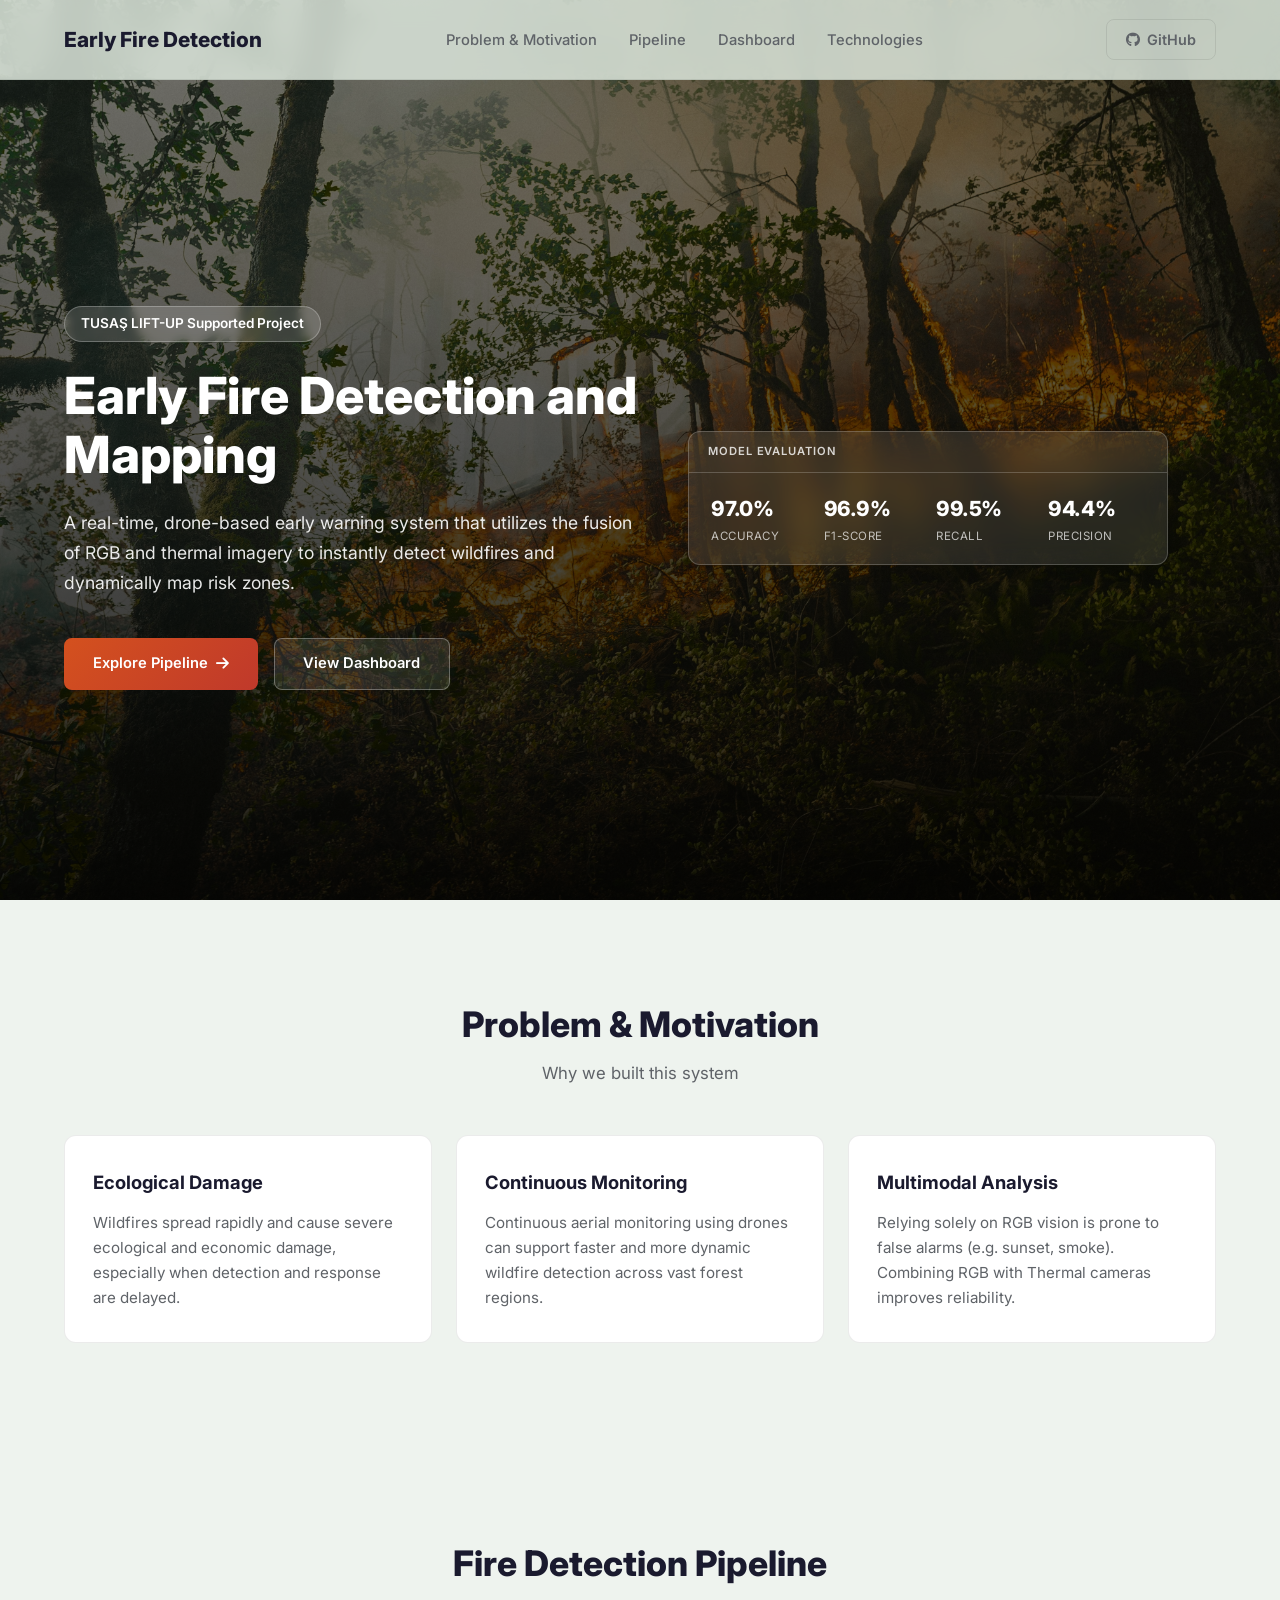
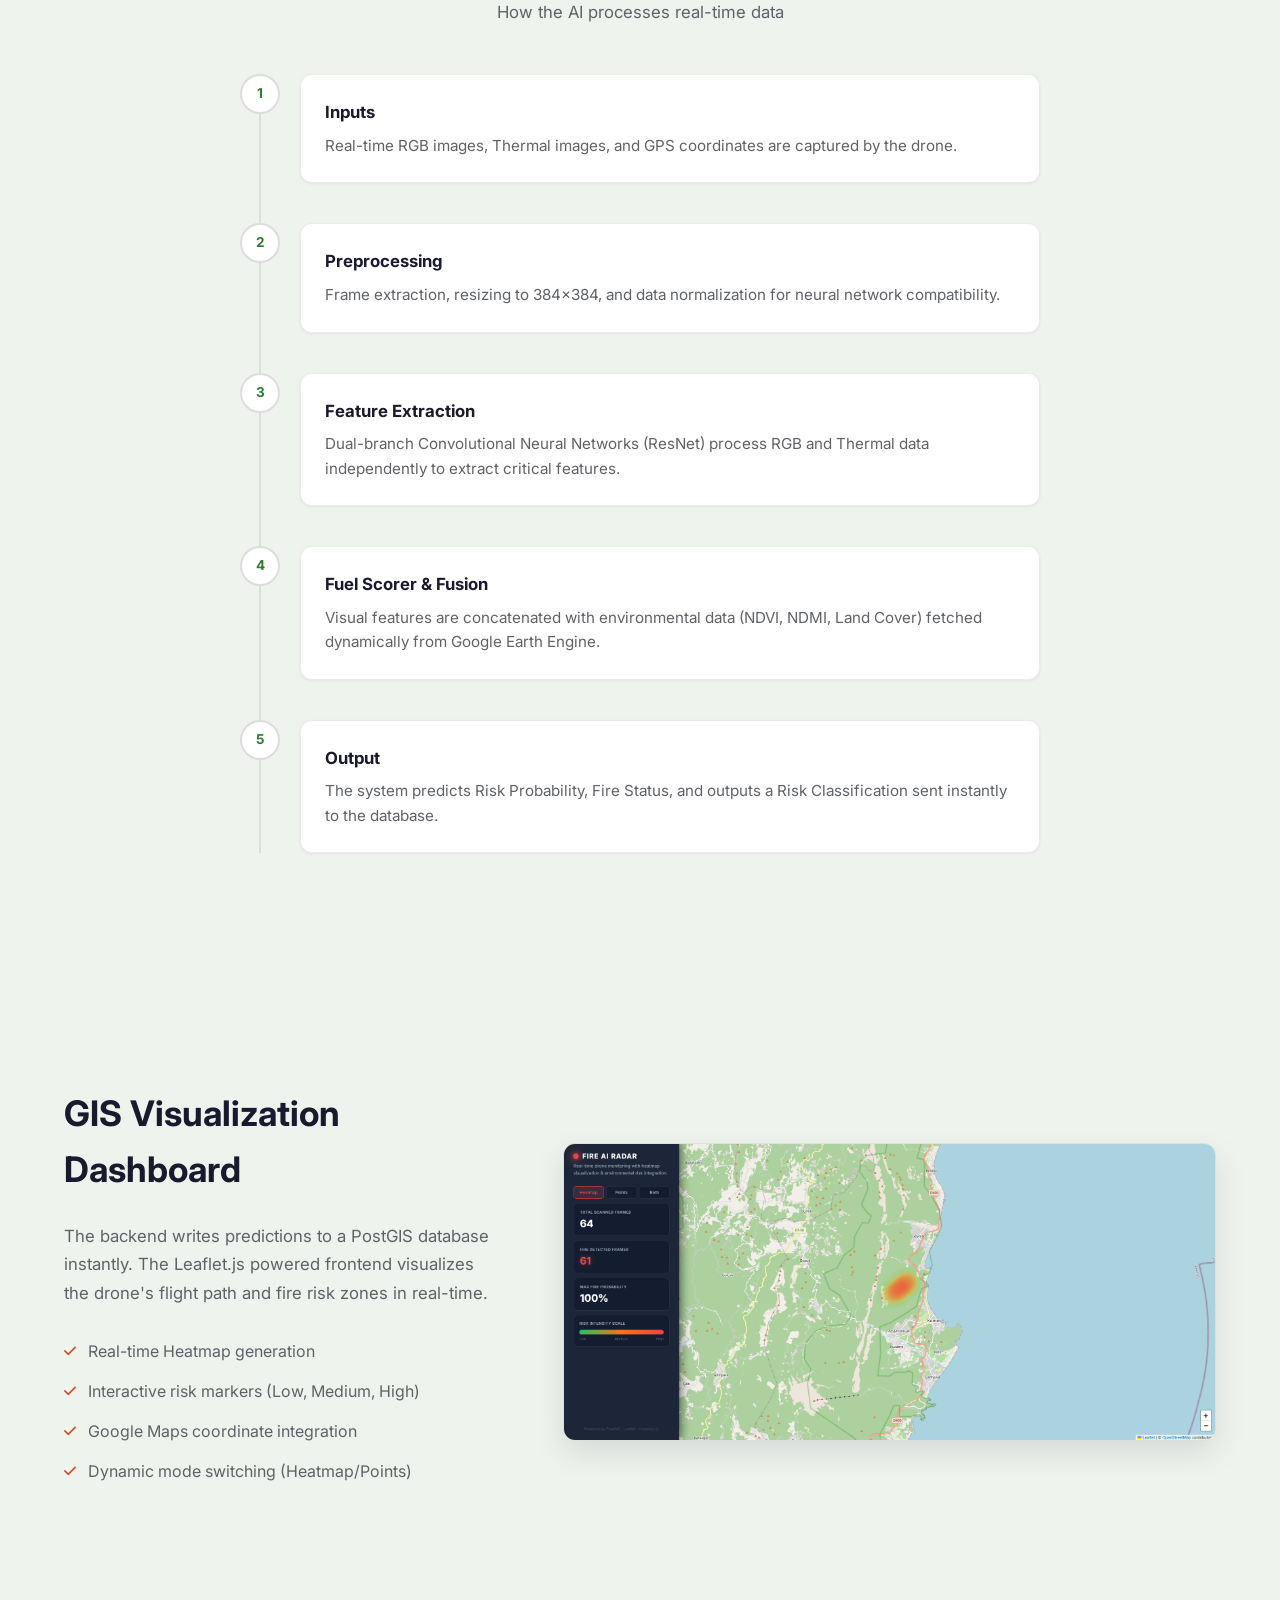
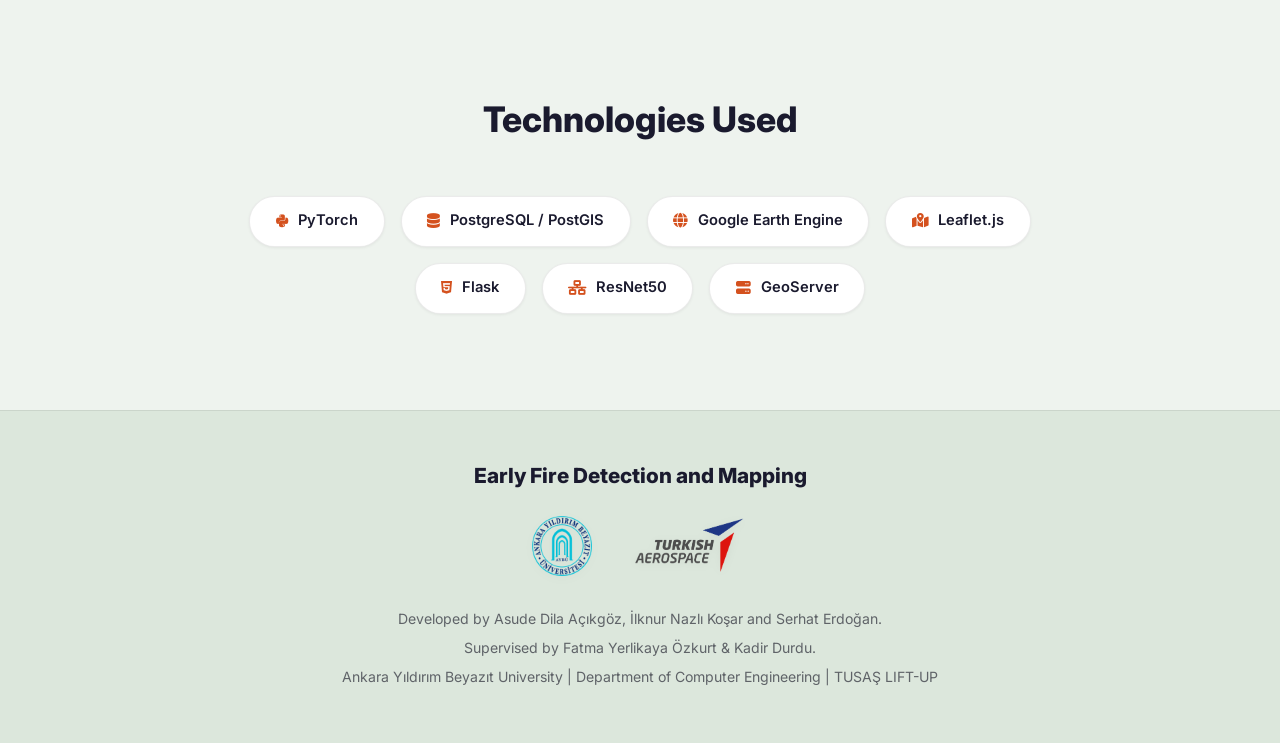
==== commit b889516a: "Proje açıklaması guncellendi" ====
--- a/project-showcase/index.html
+++ b/project-showcase/index.html
@@ -38,8 +38,7 @@
         <div class="hero-content">
             <div class="badge">TUSAŞ LIFT-UP Supported Project</div>
             <h1>Early Fire Detection and Mapping</h1>
-            <p>A real-time, drone-based forest fire warning system combining RGB & Thermal imagery with Google Earth
-                Engine environmental data.</p>
+            <p>A real-time, drone-based early warning system that utilizes the fusion of RGB and thermal imagery to instantly detect wildfires and dynamically map risk zones.</p>
             <div class="hero-buttons">
                 <a href="#pipeline" class="btn-primary">Explore Pipeline <i class="fa-solid fa-arrow-right"></i></a>
                 <a href="#dashboard" class="btn-secondary">View Dashboard</a>
@@ -206,4 +205,4 @@
     <script src="script.js"></script>
 </body>
 
-</html>+</html>
